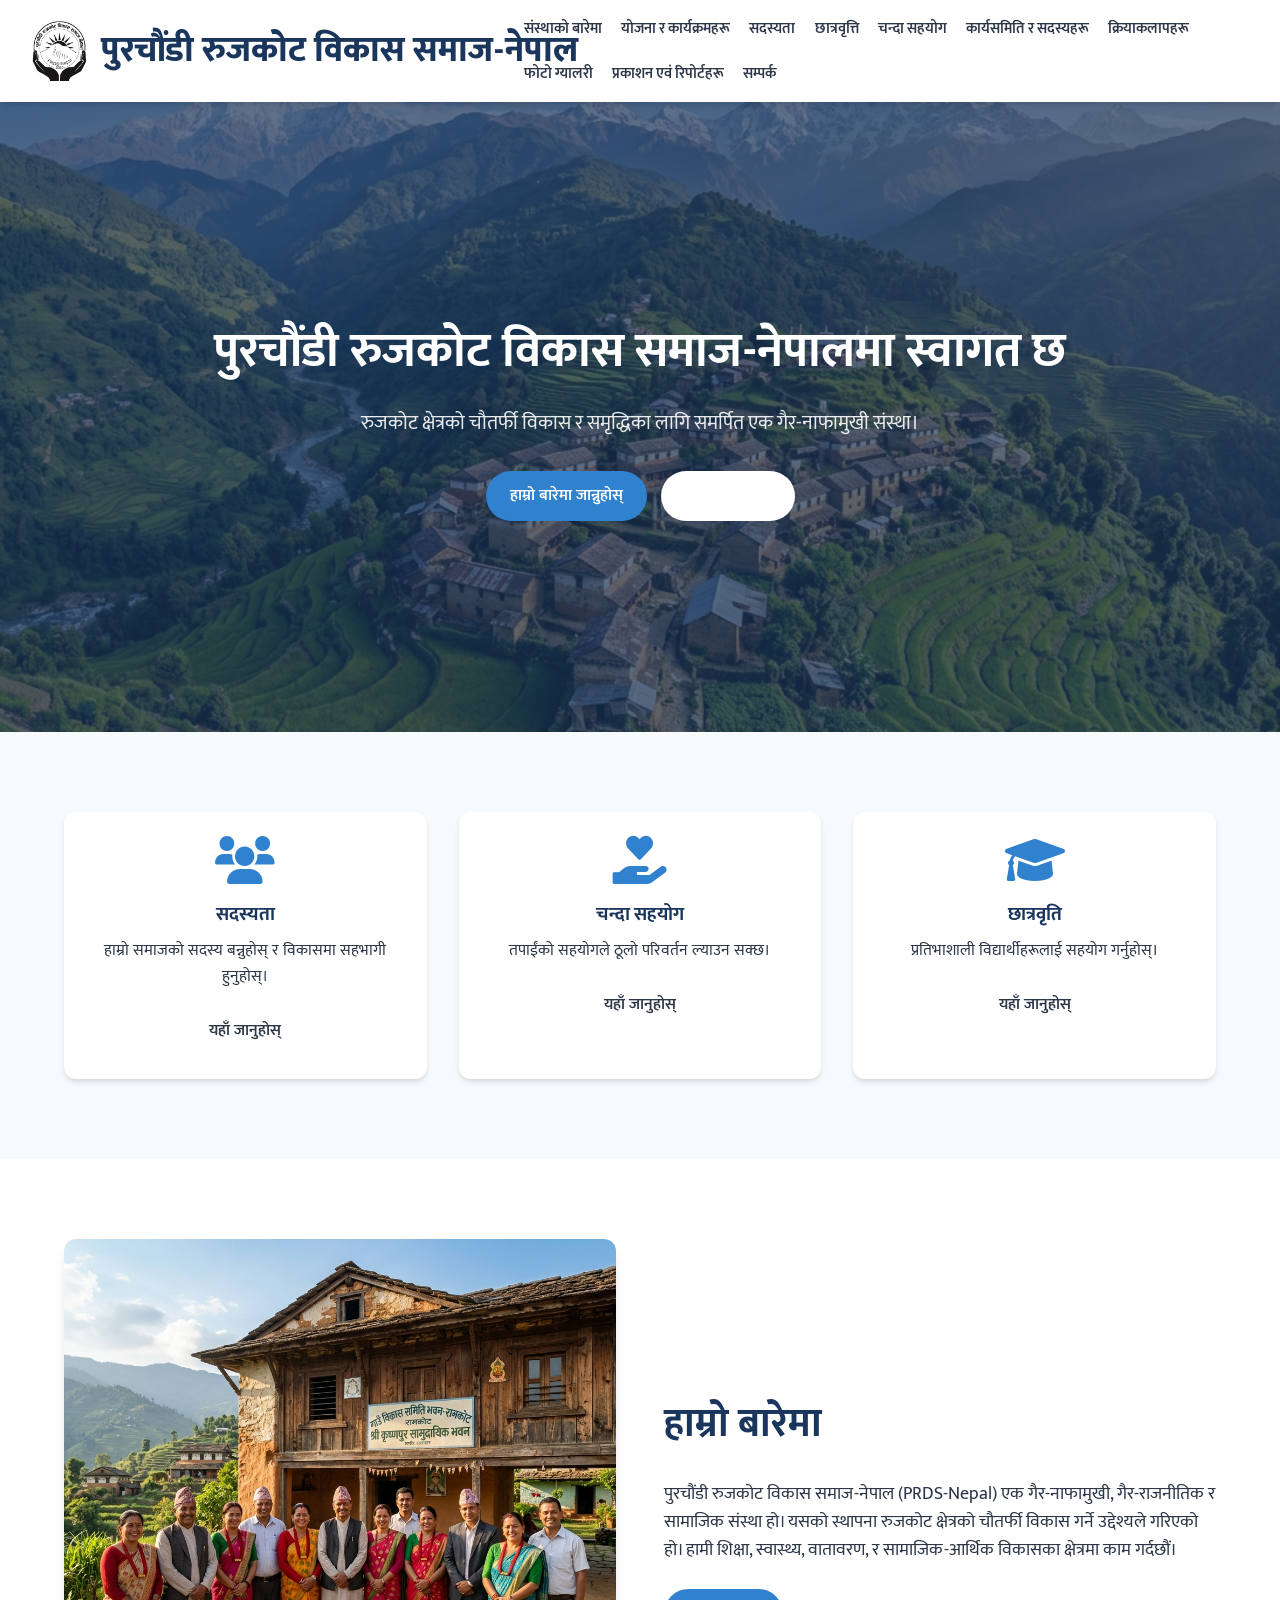
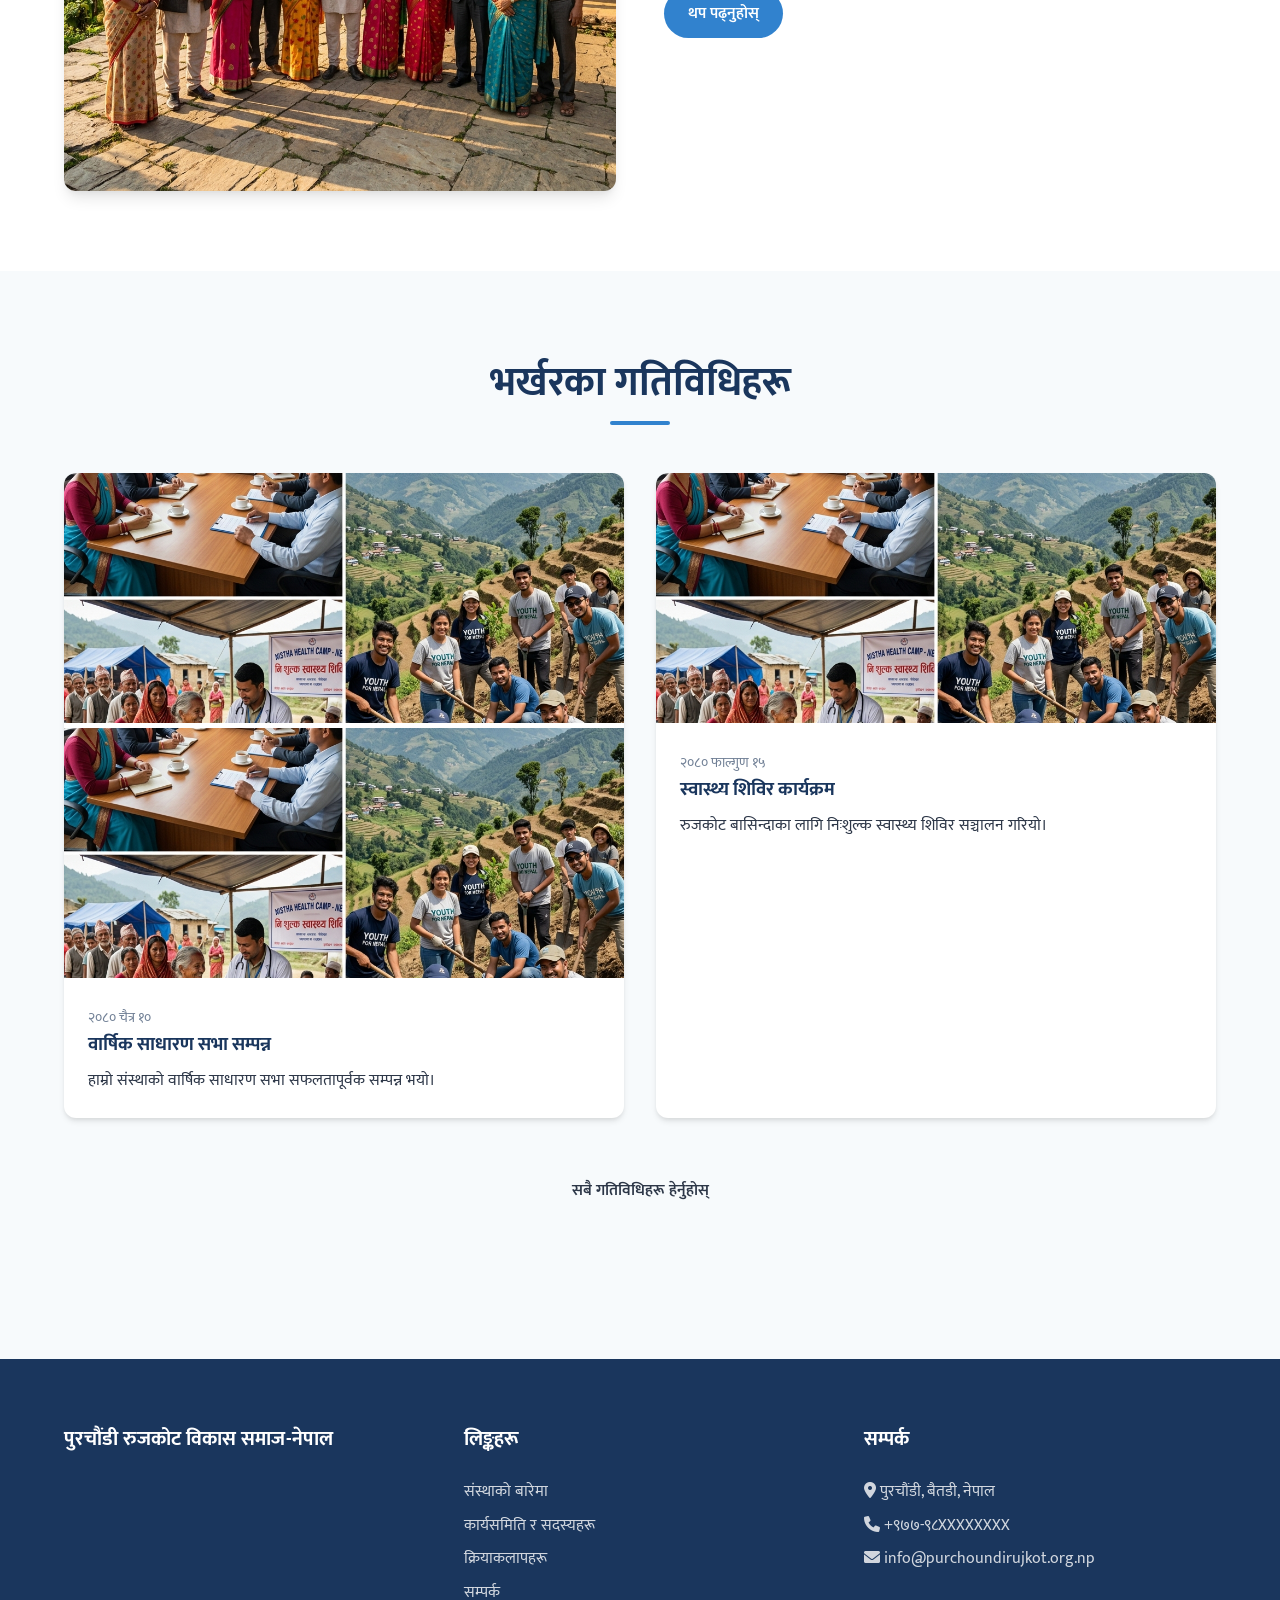
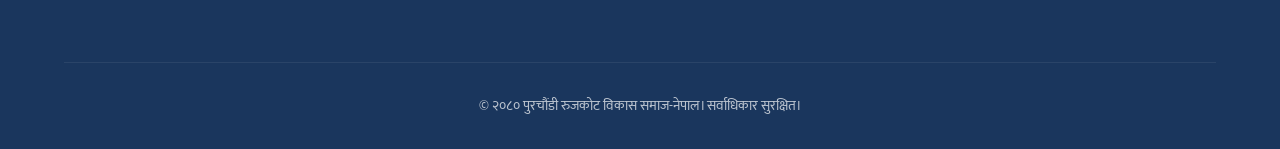
==== index.html @ bafd6a7e "update" ====
<!DOCTYPE html>
<html lang="ne">
<head>
    <meta charset="UTF-8">
    <meta name="viewport" content="width=device-width, initial-scale=1.0">
    <title>पुरचौंडी रुजकोट विकास समाज-नेपाल | Home</title>
    <meta name="description" content="पुरचौंडी रुजकोट क्षेत्रको चौतर्फी विकासका लागि काम गर्ने गैर-नाफामुखी संस्था।">
    
    <!-- Google Fonts -->
    <link rel="preconnect" href="https://fonts.googleapis.com">
    <link rel="preconnect" href="https://fonts.gstatic.com" crossorigin>
    <link href="https://fonts.googleapis.com/css2?family=Mukta:wght@200;300;400;500;600;700;800&display=swap" rel="stylesheet">
    
    <!-- Custom CSS -->
    <link rel="stylesheet" href="css/style.css">
    
    <!-- Site Data -->
    <script src="js/data.js"></script>
    
    <!-- Font Awesome (for icons) -->
    <link rel="stylesheet" href="https://cdnjs.cloudflare.com/ajax/libs/font-awesome/6.0.0/css/all.min.css">
</head>
<body>

    <header>
        <div class="container">
            <nav>
                <div class="logo">
                    <a href="index.html" class="logo-container">
                        <img src="images/logo.png" alt="PRDS Nepal Logo">
                        <div class="logo-text">
                            <h1 data-content="settings.siteName">पुरचौंडी रुजकोट विकास समाज-नेपाल</h1>
                            <p data-content="settings.siteSubName"></p>
                        </div>
                    </a>
                </div>
                <ul class="nav-links" id="navLinks">
                    <li><a href="Pages/about.html">संस्थाको बारेमा</a></li>
                    <li><a href="Pages/programs.html">योजना र कार्यक्रमहरू</a></li>
                    <li><a href="Pages/membership.html">सदस्यता</a></li>
                    <li><a href="Pages/scholarship.html">छात्रवृत्ति</a></li>
                    <li><a href="Pages/donations.html">चन्दा सहयोग</a></li>
                    <li><a href="Pages/committee.html">कार्यसमिति र सदस्यहरू</a></li>
                    <li><a href="Pages/activities.html">क्रियाकलापहरू</a></li>
                    <li><a href="Pages/gallery.html">फोटो ग्यालरी</a></li>
                    <li><a href="Pages/reports.html">प्रकाशन एवं रिपोर्टहरू</a></li>
                    <li><a href="Pages/contact.html">सम्पर्क</a></li>
                </ul>
                <div class="mobile-menu-btn" onclick="toggleMenu()">
                    <i class="fas fa-bars"></i>
                </div>
            </nav>
        </div>
    </header>

    <!-- Hero Section -->
    <section class="hero">
        <div class="container">
            <div class="hero-content">
                <h1 data-content="index.heroTitle">पुरचौंडी रुजकोट विकास समाज-नेपालमा स्वागत छ</h1>
                <p data-content="index.heroSubtitle">रुजकोट क्षेत्रको चौतर्फी विकास र समृद्धिका लागि समर्पित एक गैर-नाफामुखी संस्था।</p>
                <div class="hero-btns">
                    <a href="Pages/about.html" class="btn btn-primary">हाम्रो बारेमा जान्नुहोस्</a>
                    <a href="Pages/donations.html" class="btn btn-outline" style="background: white; margin-left: 10px;">सहयोग गर्नुहोस्</a>
                </div>
            </div>
        </div>
    </section>

    <!-- Quick Info Cards -->
    <section class="quick-links">
        <div class="container">
            <div class="card-grid">
                <!-- Card 1 -->
                <div class="card">
                    <div class="card-body text-center" style="text-align: center;">
                        <i class="fas fa-users" style="font-size: 3rem; color: var(--accent-color); margin-bottom: 1rem;"></i>
                        <h3>सदस्यता</h3>
                        <p>हाम्रो समाजको सदस्य बन्नुहोस् र विकासमा सहभागी हुनुहोस्।</p>
                        <a href="Pages/membership.html" class="btn btn-outline" style="margin-top: 1rem;">यहाँ जानुहोस्</a>
                    </div>
                </div>
                <!-- Card 2 -->
                <div class="card">
                    <div class="card-body text-center" style="text-align: center;">
                        <i class="fas fa-hand-holding-heart" style="font-size: 3rem; color: var(--accent-color); margin-bottom: 1rem;"></i>
                        <h3>चन्दा सहयोग</h3>
                        <p>तपाईंको सहयोगले ठूलो परिवर्तन ल्याउन सक्छ।</p>
                        <a href="Pages/donations.html" class="btn btn-outline" style="margin-top: 1rem;">यहाँ जानुहोस्</a>
                    </div>
                </div>
                <!-- Card 3 -->
                <div class="card">
                    <div class="card-body text-center" style="text-align: center;">
                        <i class="fas fa-graduation-cap" style="font-size: 3rem; color: var(--accent-color); margin-bottom: 1rem;"></i>
                        <h3>छात्रवृति</h3>
                        <p>प्रतिभाशाली विद्यार्थीहरूलाई सहयोग गर्नुहोस्।</p>
                        <a href="Pages/scholarship.html" class="btn btn-outline" style="margin-top: 1rem;">यहाँ जानुहोस्</a>
                    </div>
                </div>
            </div>
        </div>
    </section>

    <!-- About Summary Section -->
    <section class="about-summary" style="background: white;">
        <div class="container">
            <div style="display: flex; flex-wrap: wrap; align-items: center; gap: 3rem;">
                <div style="flex: 1; min-width: 300px;">
                    <img src="images/about-summary.jpg" alt="About Us" style="border-radius: var(--radius); box-shadow: var(--shadow-lg);">
                </div>
                <div style="flex: 1; min-width: 300px;">
                    <h2 data-content="index.aboutSummaryTitle" style="font-size: 2.5rem; color: var(--primary-color); margin-bottom: 1.5rem;">हाम्रो बारेमा</h2>
                    <p data-content="index.aboutSummaryText" style="margin-bottom: 1.5rem; font-size: 1.1rem;">
                        पुरचौंडी रुजकोट विकास समाज-नेपाल (PRDS-Nepal) एक गैर-नाफामुखी, गैर-राजनीतिक र सामाजिक संस्था हो। यसको स्थापना रुजकोट क्षेत्रको चौतर्फी विकास गर्ने उद्देश्यले गरिएको हो। हामी शिक्षा, स्वास्थ्य, वातावरण, र सामाजिक-आर्थिक विकासका क्षेत्रमा काम गर्दछौं।
                    </p>
                    <a href="Pages/about.html" class="btn btn-primary">थप पढ्नुहोस्</a>
                </div>
            </div>
        </div>
    </section>

    <!-- Recent Activities Section -->
    <section class="activities">
        <div class="container">
            <div class="section-title">
                <h2>भर्खरका गतिविधिहरू</h2>
            </div>
            <div class="card-grid" id="activities-render-grid">
                <!-- Activities will be rendered here from data.js -->
            </div>
            <div style="text-align: center; margin-top: 3rem;">
                <a href="Pages/activities.html" class="btn btn-outline">सबै गतिविधिहरू हेर्नुहोस्</a>
            </div>
            <!-- Custom HTML Section -->
            <div data-html="index.customHTML" style="margin-top: 4rem;"></div>
        </div>
    </section>

    <!-- Footer -->
    <footer>
        <div class="container">
            <div class="footer-grid">
                <div class="footer-col">
                    <h4 data-content="settings.siteName">पुरचौंडी रुजकोट</h4>
                    <p data-content="settings.siteSubName" style="opacity: 0.8;">रुजकोट क्षेत्रको चौतर्फी विकासका लागि समर्पित एक सामाजिक संस्था।</p>
                </div>
                <div class="footer-col">
                    <h4>लिङ्कहरू</h4>
                    <ul class="footer-links">
                        <li><a href="Pages/about.html">संस्थाको बारेमा</a></li>
                        <li><a href="Pages/committee.html">कार्यसमिति र सदस्यहरू</a></li>
                        <li><a href="Pages/activities.html">क्रियाकलापहरू</a></li>
                        <li><a href="Pages/contact.html">सम्पर्क</a></li>
                    </ul>
                </div>
                <div class="footer-col">
                    <h4>सम्पर्क</h4>
                    <ul class="footer-links">
                        <li><i class="fas fa-location-dot"></i> पुरचौंडी, बैतडी, नेपाल</li>
                        <li><i class="fas fa-phone"></i> +९७७-९८XXXXXXXX</li>
                        <li><i class="fas fa-envelope"></i> info@purchoundirujkot.org.np</li>
                    </ul>
                </div>
            </div>
            <div class="footer-bottom">
                <p data-content="settings.copyright">&copy; २०८० पुरचौंडी रुजकोट विकास समाज-नेपाल। सर्वाधिकार सुरक्षित।</p>
            </div>
        </div>
    </footer>

    <!-- Custom JS -->
    <script src="js/main.js"></script>
</body>
</html>
---- css/style.css ----
/* 
   Purchoundi-Rujkot Development Society - Nepal
   Main Stylesheet
   Designed for simplicity and elegance.
*/

:root {
    --primary-color: #1a365d;
    --primary-light: #2c5282;
    --accent-color: #3182ce;
    --text-color: #2d3748;
    --text-muted: #718096;
    --bg-color: #f7fafc;
    --white: #ffffff;
    --shadow: 0 4px 6px -1px rgba(0, 0, 0, 0.1), 0 2px 4px -1px rgba(0, 0, 0, 0.06);
    --shadow-lg: 0 10px 15px -3px rgba(0, 0, 0, 0.1), 0 4px 6px -2px rgba(0, 0, 0, 0.05);
    --radius: 12px;
    --transition: all 0.3s ease;
}

* {
    margin: 0;
    padding: 0;
    box-sizing: border-box;
}

body {
    font-family: 'Mukta', sans-serif;
    background-color: var(--bg-color);
    color: var(--text-color);
    line-height: 1.6;
    overflow-x: hidden;
}

.logo-container {
    display: flex;
    align-items: center;
    gap: 15px;
}

.logo-container img {
    height: 60px;
    width: auto;
}

.logo-text h1 {
    font-size: 2.2rem;
    color: var(--primary-color);
    font-weight: 800;
    line-height: 1.1;
    white-space: nowrap;
}

.logo-text p {
    font-size: 0.8rem;
    color: var(--text-muted);
    font-weight: 600;
    white-space: nowrap;
}

a {
    text-decoration: none;
    color: inherit;
    transition: var(--transition);
}

ul {
    list-style: none;
}

img {
    max-width: 100%;
    display: block;
}

.container {
    width: 90%;
    max-width: 1200px;
    margin: 0 auto;
}

/* Header & Navigation */
header {
    background: var(--white);
    padding: 1rem 0;
    position: sticky;
    top: 0;
    z-index: 1000;
    box-shadow: var(--shadow);
}

header .container {
    max-width: 100%;
    width: 100%;
    padding: 0 2rem;
}

nav {
    display: flex;
    justify-content: space-between;
    align-items: center;
}

.logo h1 {
    display: block;
}

.logo-text p {
    display: none;
}

.nav-links {
    display: flex;
    gap: 1.2rem;
    flex-wrap: wrap;
}

.nav-links li {
    white-space: nowrap;
}

.nav-links a {
    font-weight: 600;
    color: var(--text-color);
    font-size: 0.95rem;
}

.nav-links a:hover, .nav-links a.active {
    color: var(--accent-color);
}

.mobile-menu-btn {
    display: none;
    font-size: 1.5rem;
    cursor: pointer;
}

/* Hero Section */
.hero {
    height: 70vh;
    background: linear-gradient(rgba(26, 54, 93, 0.7), rgba(26, 54, 93, 0.7)), url('../images/hero-bg.jpg');
    background-size: cover;
    background-position: center;
    display: flex;
    align-items: center;
    justify-content: center;
    text-align: center;
    color: var(--white);
    padding: 0 1rem;
}

.hero-content h1 {
    font-size: 3rem;
    margin-bottom: 1rem;
    animation: fadeInUp 0.8s ease;
}

.hero-content p {
    font-size: 1.25rem;
    max-width: 700px;
    margin: 0 auto 2rem;
    opacity: 0.9;
    animation: fadeInUp 1s ease;
}

/* Sections */
section {
    padding: 5rem 0;
}

.section-title {
    text-align: center;
    margin-bottom: 3rem;
}

.section-title h2 {
    font-size: 2.5rem;
    color: var(--primary-color);
    position: relative;
    display: inline-block;
    padding-bottom: 10px;
}

.section-title h2::after {
    content: '';
    position: absolute;
    bottom: 0;
    left: 50%;
    transform: translateX(-50%);
    width: 60px;
    height: 4px;
    background: var(--accent-color);
    border-radius: 2px;
}

/* Cards */
.card-grid {
    display: grid;
    grid-template-columns: repeat(auto-fit, minmax(300px, 1fr));
    gap: 2rem;
}

.card {
    background: var(--white);
    border-radius: var(--radius);
    overflow: hidden;
    box-shadow: var(--shadow);
    transition: var(--transition);
}

.card:hover {
    transform: translateY(-5px);
    box-shadow: var(--shadow-lg);
}

.card-img {
    height: 200px;
    background-color: #eee;
    background-size: cover;
    background-position: center;
}

.card-body {
    padding: 1.5rem;
}

.card-body h3 {
    margin-bottom: 0.5rem;
    color: var(--primary-color);
}

.activity-gallery {
    display: flex;
    flex-direction: column;
}

.activity-gallery .card-img {
    height: 250px;
}

/* Buttons */
.btn {
    display: inline-block;
    padding: 0.75rem 1.5rem;
    border-radius: 50px;
    font-weight: 600;
    cursor: pointer;
    border: none;
    transition: var(--transition);
}

.btn-primary {
    background: var(--accent-color);
    color: var(--white);
}

.btn-primary:hover {
    background: var(--primary-light);
}

.btn-outline:hover {
    background: var(--accent-color);
    color: var(--white);
}

/* Committee List */
.committee-list {
    max-width: 800px;
    margin: 0 auto;
    background: var(--white);
    border-radius: var(--radius);
    box-shadow: var(--shadow);
    overflow: hidden;
}

.committee-item {
    display: flex;
    justify-content: space-between;
    padding: 1.2rem 2rem;
    border-bottom: 1px solid #edf2f7;
}

.committee-item:last-child {
    border-bottom: none;
}

.committee-name {
    font-weight: 700;
    color: var(--primary-color);
    font-size: 1.1rem;
}

.committee-post {
    color: var(--accent-color);
    font-weight: 600;
}

/* Footer */
footer {
    background: var(--primary-color);
    color: var(--white);
    padding: 4rem 0 2rem;
}

.footer-grid {
    display: grid;
    grid-template-columns: repeat(auto-fit, minmax(250px, 1fr));
    gap: 3rem;
    margin-bottom: 3rem;
}

.footer-col h4 {
    font-size: 1.25rem;
    margin-bottom: 1.5rem;
    color: var(--white);
}

.footer-links li {
    margin-bottom: 0.5rem;
    opacity: 0.8;
}

.footer-links li:hover {
    opacity: 1;
    padding-left: 5px;
}

.footer-bottom {
    text-align: center;
    padding-top: 2rem;
    border-top: 1px solid rgba(255,255,255,0.1);
    font-size: 0.875rem;
    opacity: 0.7;
}

/* Animations */
@keyframes fadeInUp {
    from {
        opacity: 0;
        transform: translateY(20px);
    }
    to {
        opacity: 1;
        transform: translateY(0);
    }
}

/* Mobile Responsive */
@media (max-width: 768px) {
    .nav-links {
        display: none; /* Hide for now, will handle with JS */
    }
    
    .mobile-menu-btn {
        display: block;
    }
    
    .logo-text h1 {
        font-size: 1.3rem;
    }
    .logo-text p {
        font-size: 0.65rem;
    }
    .logo-container img {
        height: 40px;
    }
    header .container {
        padding: 0 1rem;
    }
}
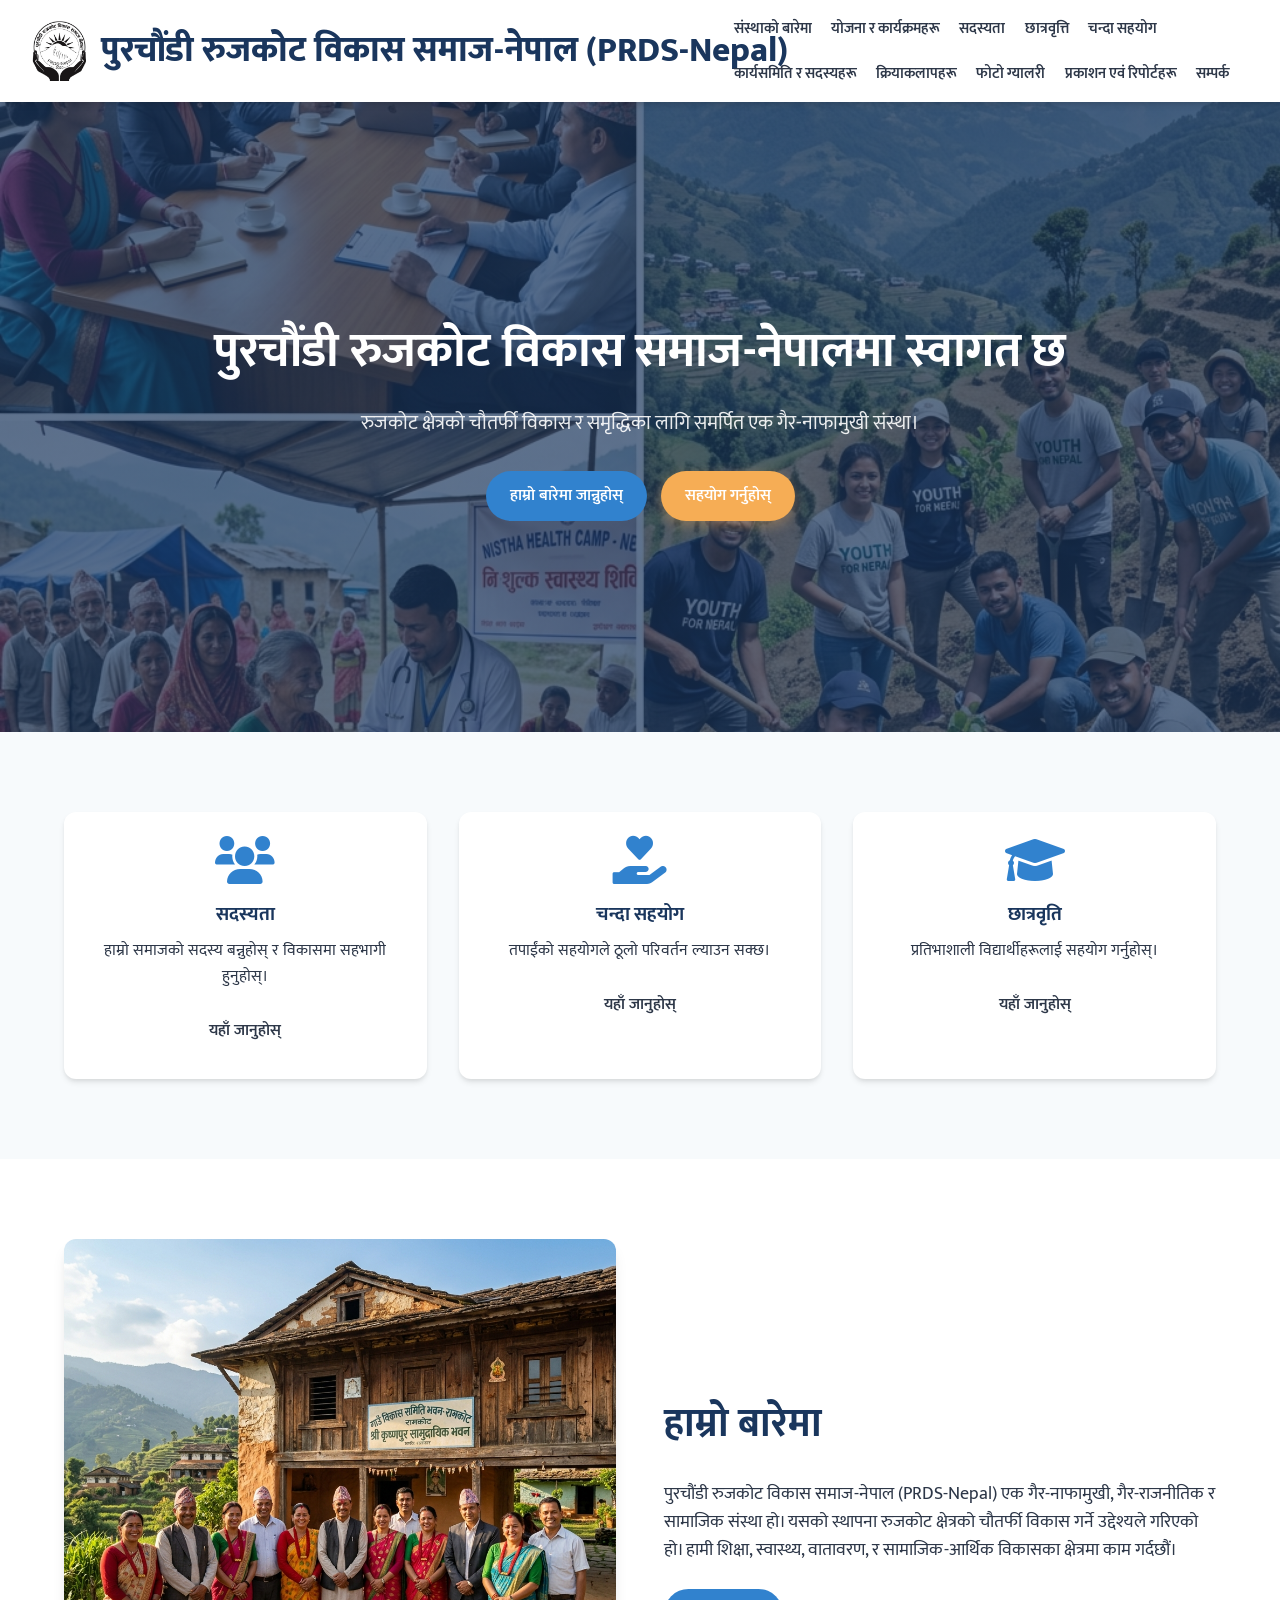
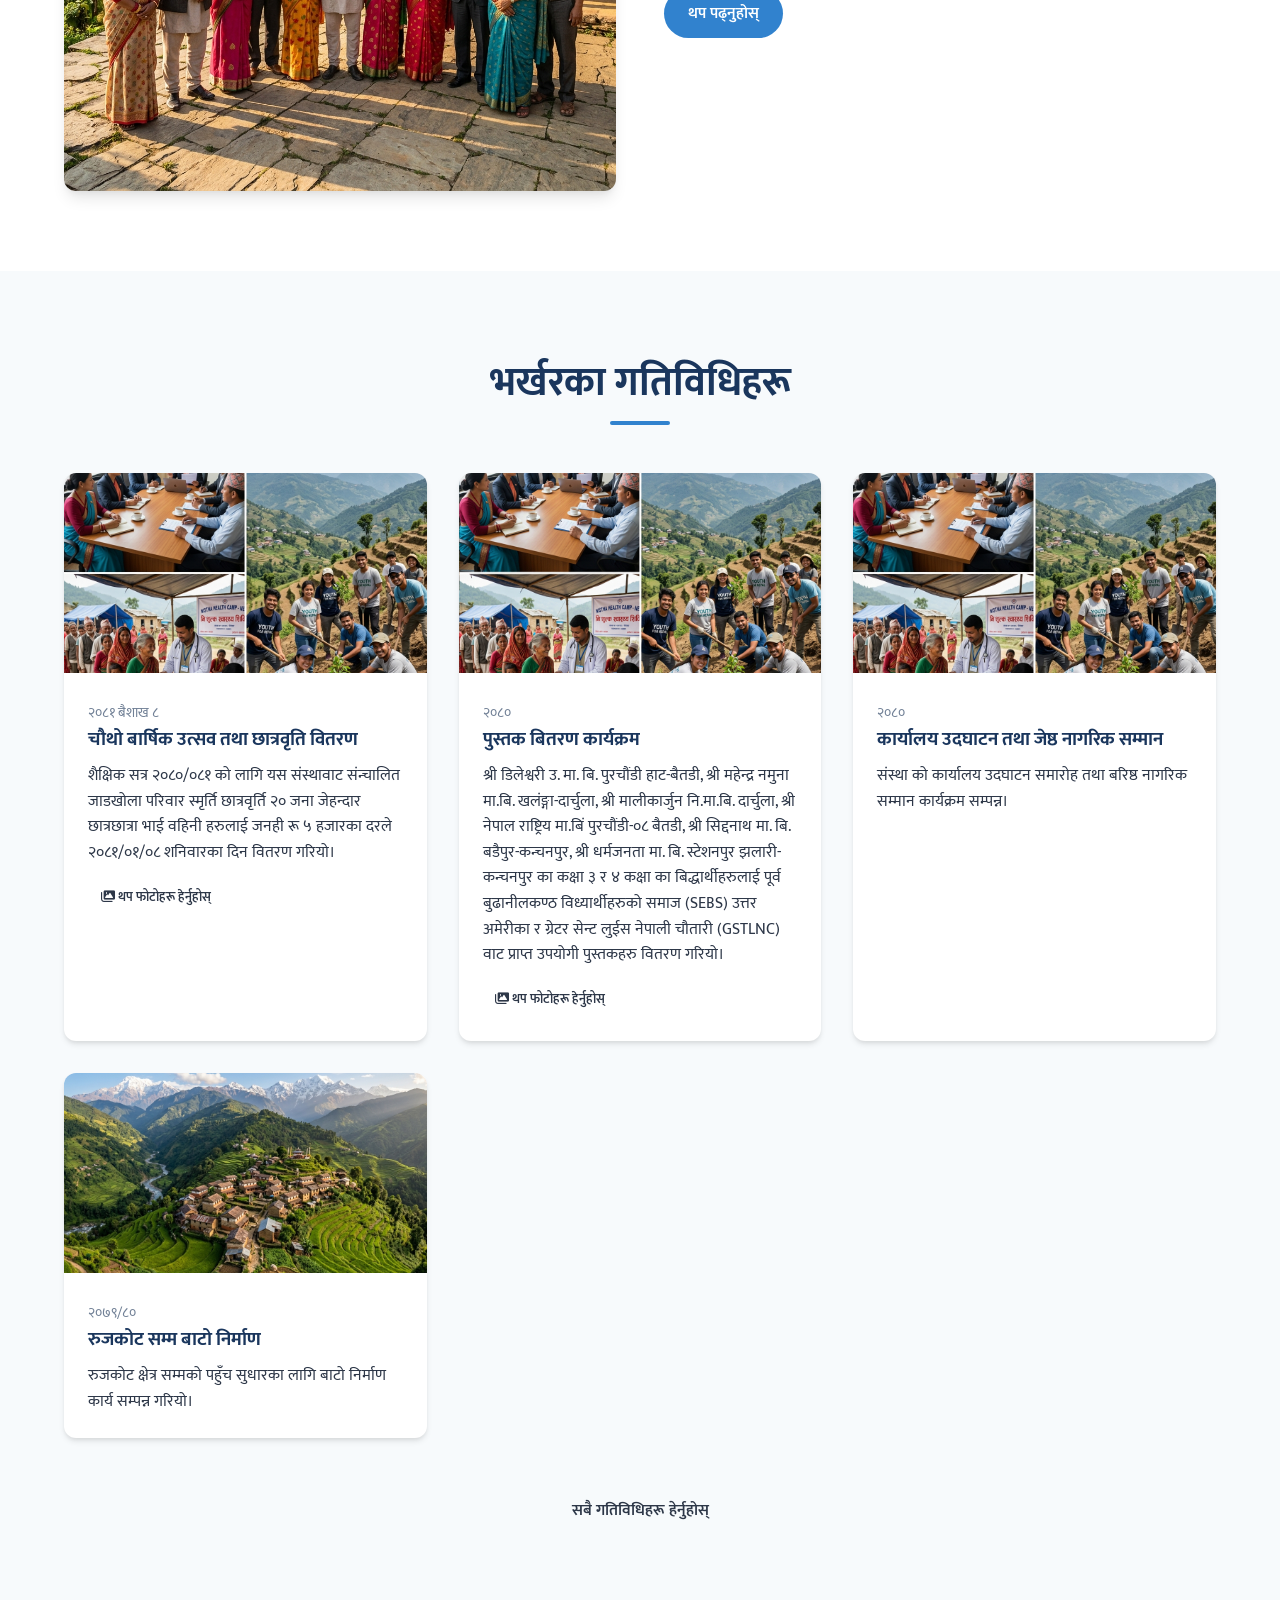
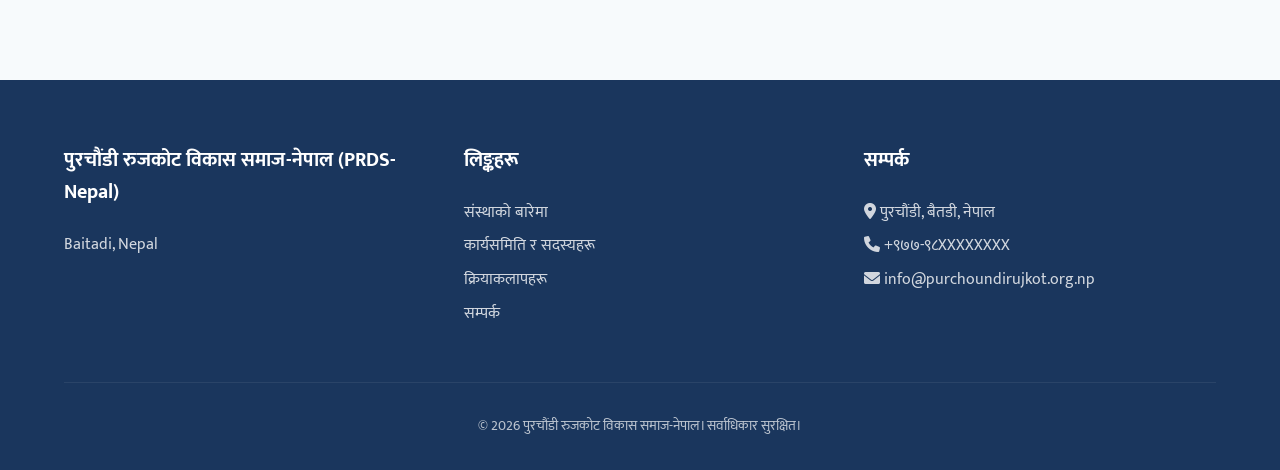
==== commit 1ba314d4: "data update" ====
--- a/index.html
+++ b/index.html
@@ -61,7 +61,7 @@
                 <p data-content="index.heroSubtitle">रुजकोट क्षेत्रको चौतर्फी विकास र समृद्धिका लागि समर्पित एक गैर-नाफामुखी संस्था।</p>
                 <div class="hero-btns">
                     <a href="Pages/about.html" class="btn btn-primary">हाम्रो बारेमा जान्नुहोस्</a>
-                    <a href="Pages/donations.html" class="btn btn-outline" style="background: white; margin-left: 10px;">सहयोग गर्नुहोस्</a>
+                    <a href="Pages/donations.html" class="btn btn-donate" style="margin-left: 10px;">सहयोग गर्नुहोस्</a>
                 </div>
             </div>
         </div>
--- a/css/style.css
+++ b/css/style.css
@@ -234,8 +234,32 @@
     flex-direction: column;
 }
 
-.activity-gallery .card-img {
-    height: 250px;
+.membership-details h3 {
+    margin-top: 2rem;
+    color: var(--primary-color);
+    border-bottom: 2px solid var(--accent-color);
+    display: inline-block;
+    padding-bottom: 5px;
+    margin-bottom: 1rem;
+}
+
+.membership-details ul, .membership-details ol {
+    margin-left: 1.5rem;
+    margin-bottom: 1.5rem;
+}
+
+.membership-details li {
+    margin-bottom: 0.5rem;
+    line-height: 1.6;
+}
+
+.price-box p {
+    background: #fff;
+    padding: 1rem;
+    margin-bottom: 1rem;
+    border-radius: var(--radius);
+    box-shadow: var(--shadow-sm);
+    border-left: 4px solid var(--accent-color);
 }
 
 /* Buttons */
@@ -263,6 +287,18 @@
     color: var(--white);
 }
 
+.btn-donate {
+    background: #f6ad55; /* Vibrant Orange */
+    color: var(--white);
+    box-shadow: 0 4px 14px 0 rgba(246, 173, 85, 0.39);
+}
+
+.btn-donate:hover {
+    background: #ed8936;
+    transform: scale(1.05);
+    box-shadow: 0 6px 20px rgba(237, 137, 54, 0.23);
+}
+
 /* Committee List */
 .committee-list {
     max-width: 800px;
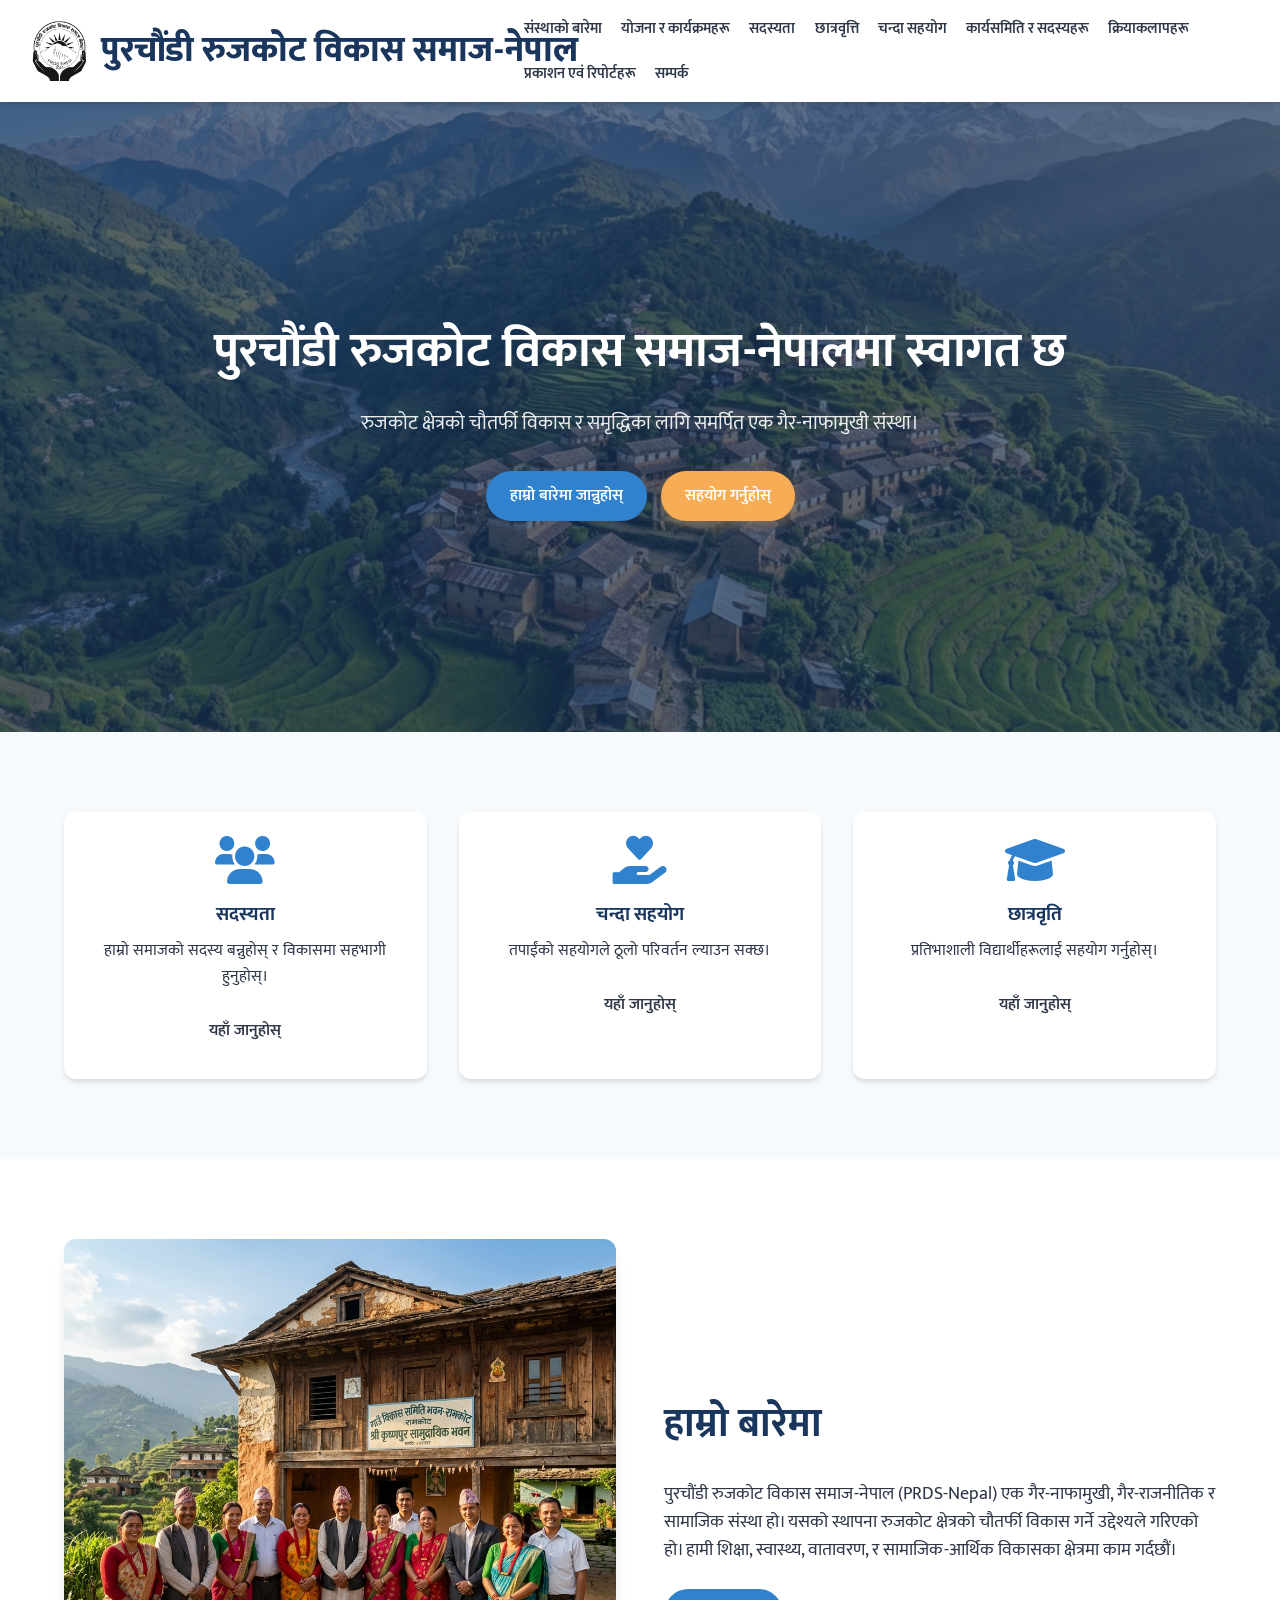
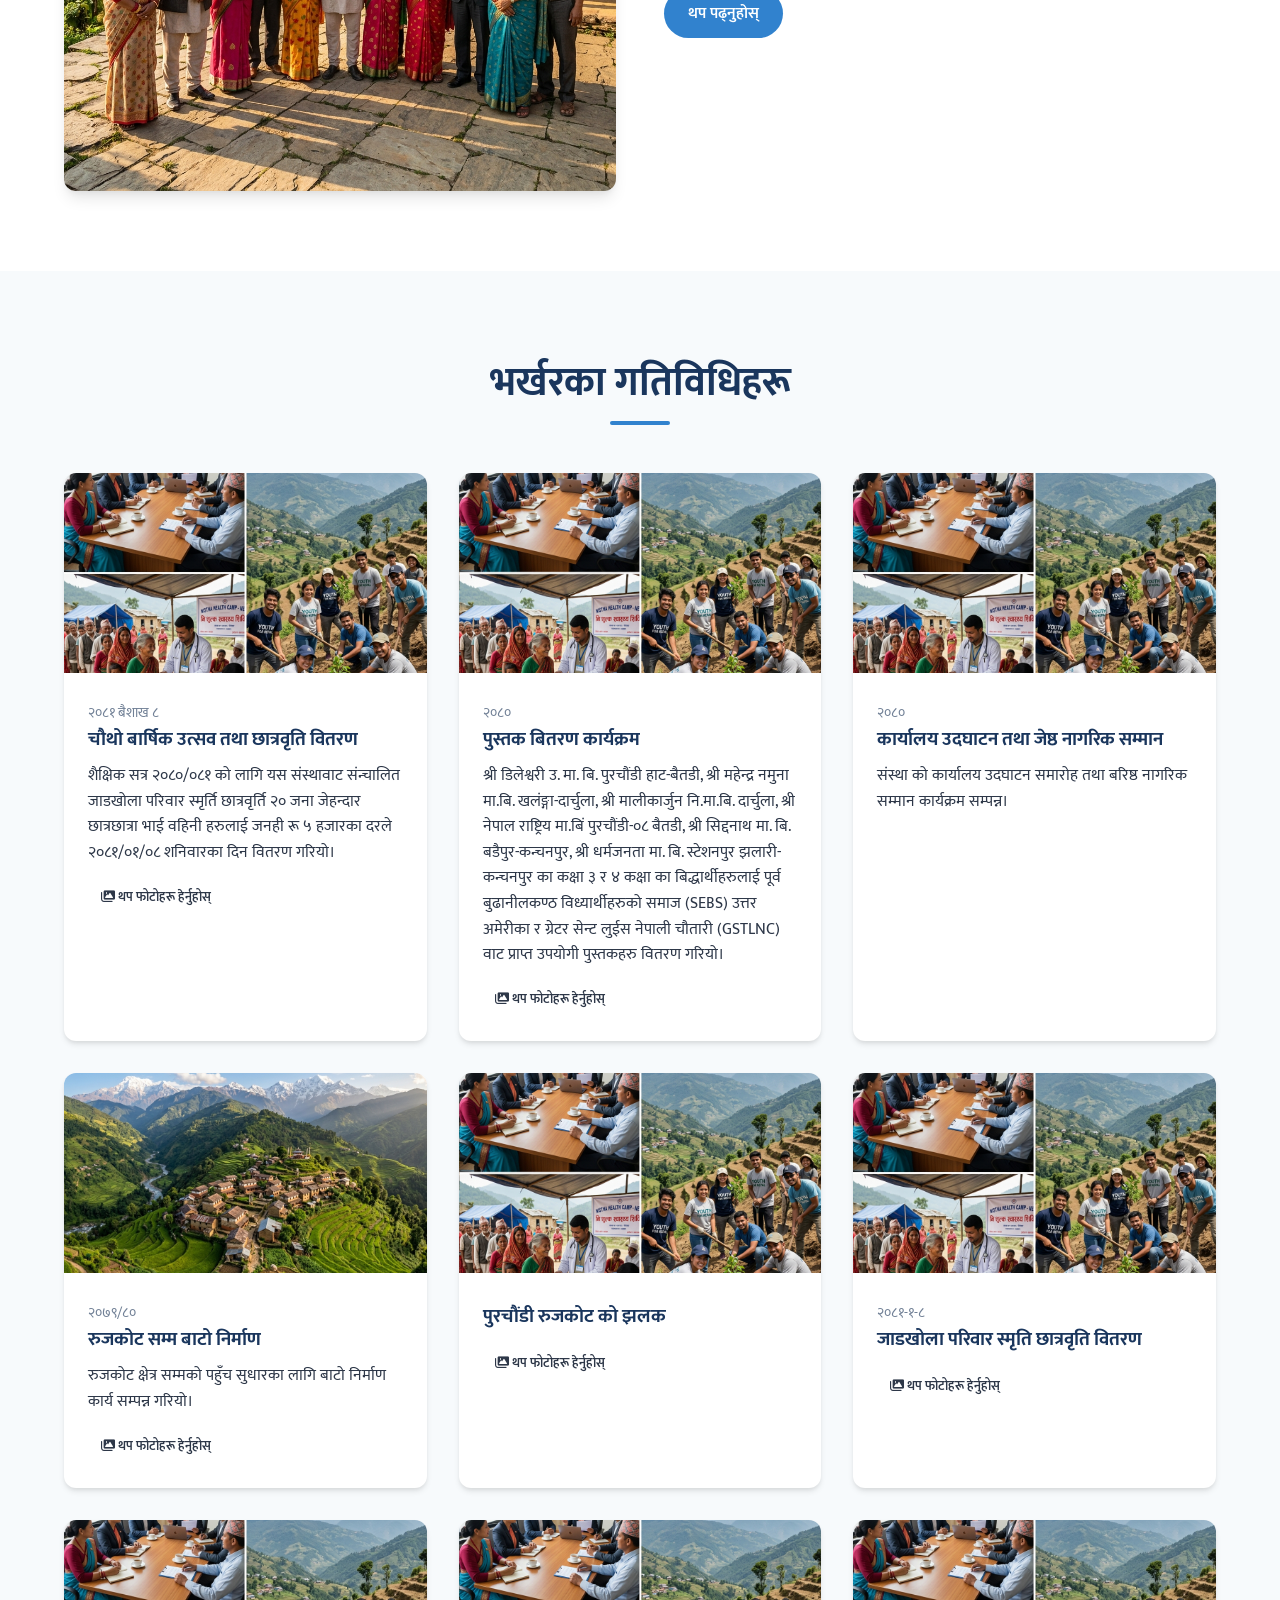
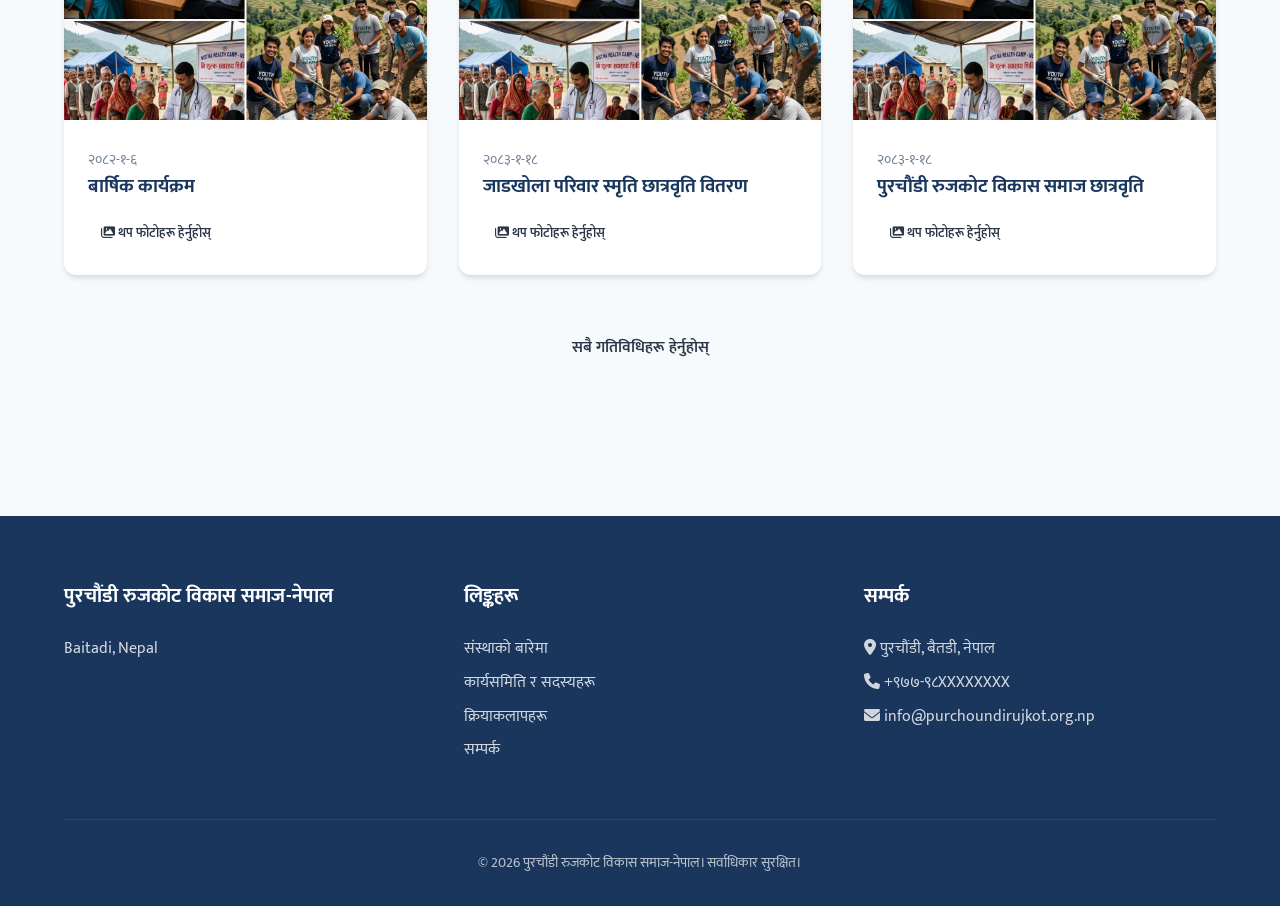
==== commit e437607e: "page updated" ====
--- a/index.html
+++ b/index.html
@@ -12,10 +12,10 @@
     <link href="https://fonts.googleapis.com/css2?family=Mukta:wght@200;300;400;500;600;700;800&display=swap" rel="stylesheet">
     
     <!-- Custom CSS -->
-    <link rel="stylesheet" href="css/style.css">
+    <link rel="stylesheet" href="css/style.css?v=1.0.1">
     
     <!-- Site Data -->
-    <script src="js/data.js"></script>
+    <script src="js/data.js?v=1.0.1"></script>
     
     <!-- Font Awesome (for icons) -->
     <link rel="stylesheet" href="https://cdnjs.cloudflare.com/ajax/libs/font-awesome/6.0.0/css/all.min.css">
@@ -42,7 +42,6 @@
                     <li><a href="Pages/donations.html">चन्दा सहयोग</a></li>
                     <li><a href="Pages/committee.html">कार्यसमिति र सदस्यहरू</a></li>
                     <li><a href="Pages/activities.html">क्रियाकलापहरू</a></li>
-                    <li><a href="Pages/gallery.html">फोटो ग्यालरी</a></li>
                     <li><a href="Pages/reports.html">प्रकाशन एवं रिपोर्टहरू</a></li>
                     <li><a href="Pages/contact.html">सम्पर्क</a></li>
                 </ul>
@@ -170,6 +169,6 @@
     </footer>
 
     <!-- Custom JS -->
-    <script src="js/main.js"></script>
+    <script src="js/main.js?v=1.0.1"></script>
 </body>
 </html>
--- a/css/style.css
+++ b/css/style.css
@@ -381,8 +381,8 @@
     }
 }
 
-/* Mobile Responsive */
-@media (max-width: 768px) {
+/* Mobile & Tablet Responsive */
+@media (max-width: 1150px) {
     .nav-links {
         display: none; /* Hide for now, will handle with JS */
     }
@@ -392,6 +392,21 @@
     }
     
     .logo-text h1 {
+        font-size: 1.6rem;
+    }
+    .logo-text p {
+        font-size: 0.75rem;
+    }
+    .logo-container img {
+        height: 50px;
+    }
+    header .container {
+        padding: 0 1.5rem;
+    }
+}
+
+@media (max-width: 768px) {
+    .logo-text h1 {
         font-size: 1.3rem;
     }
     .logo-text p {
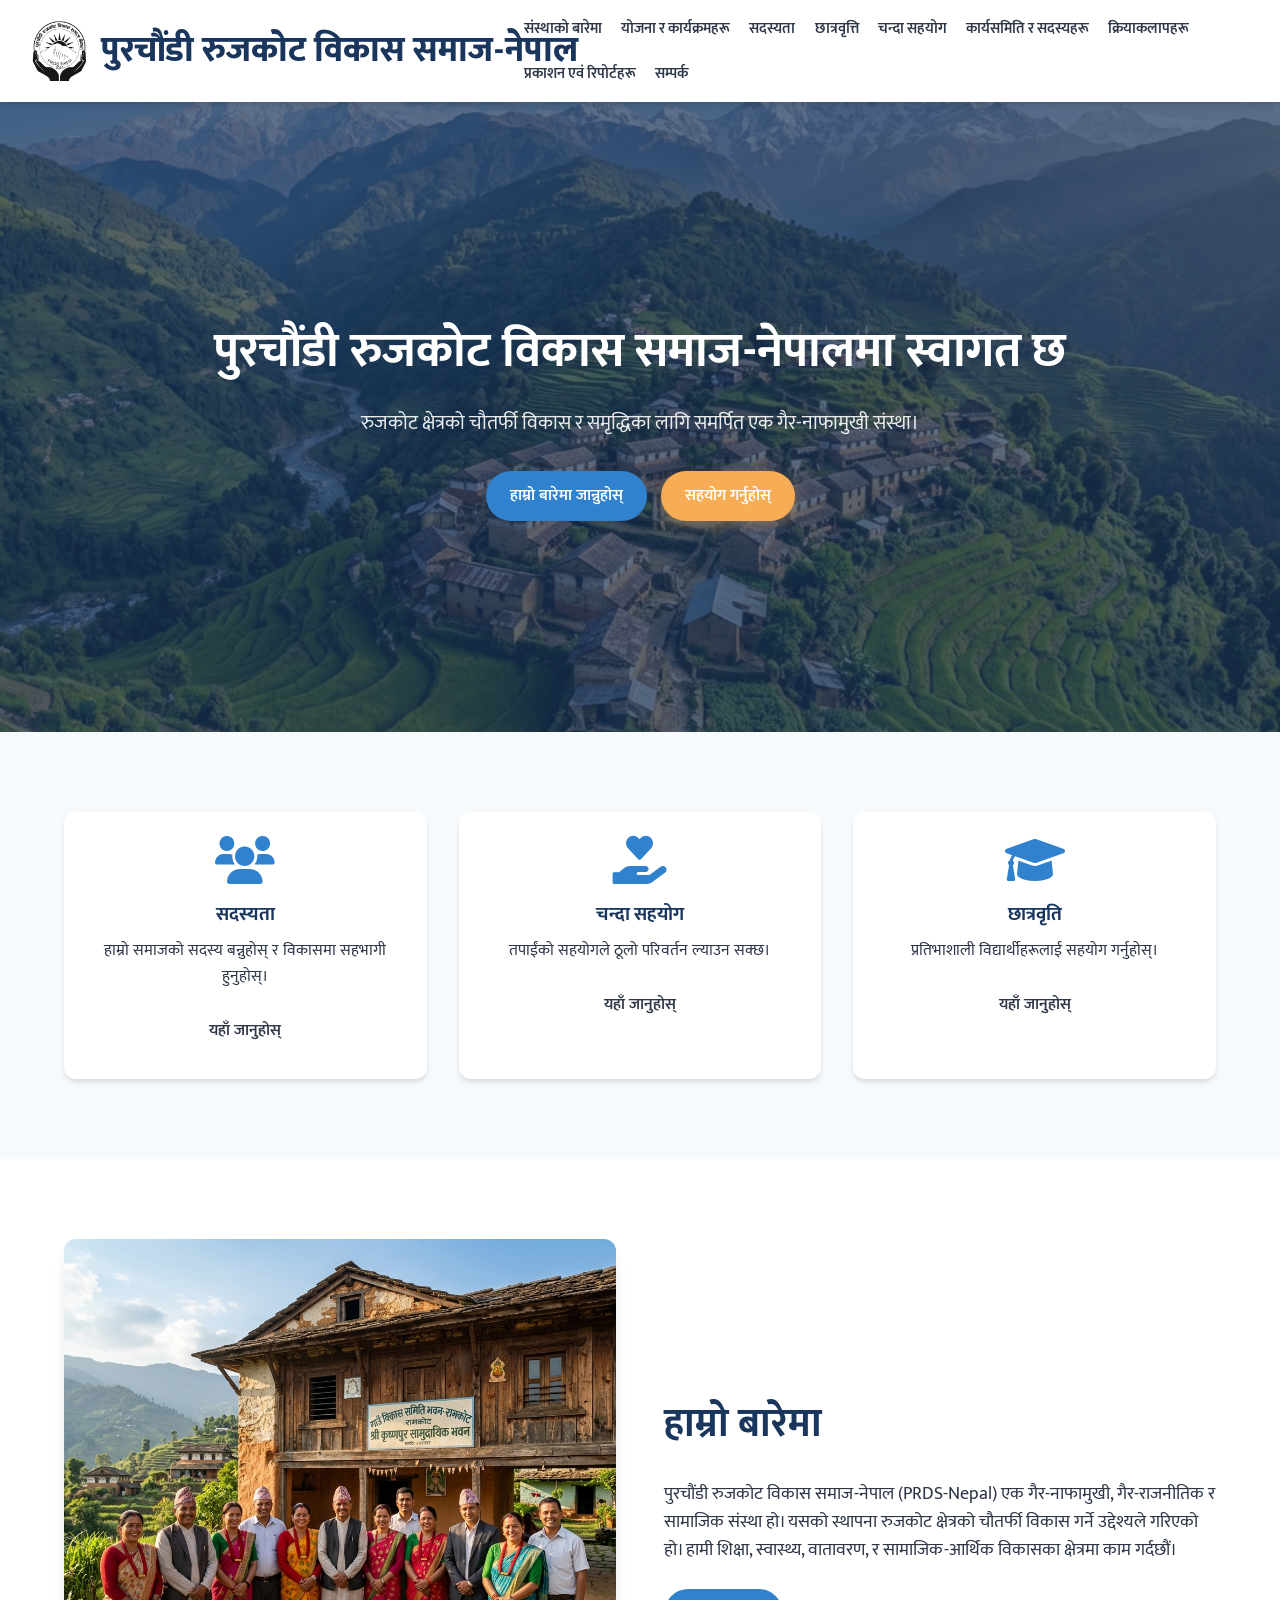
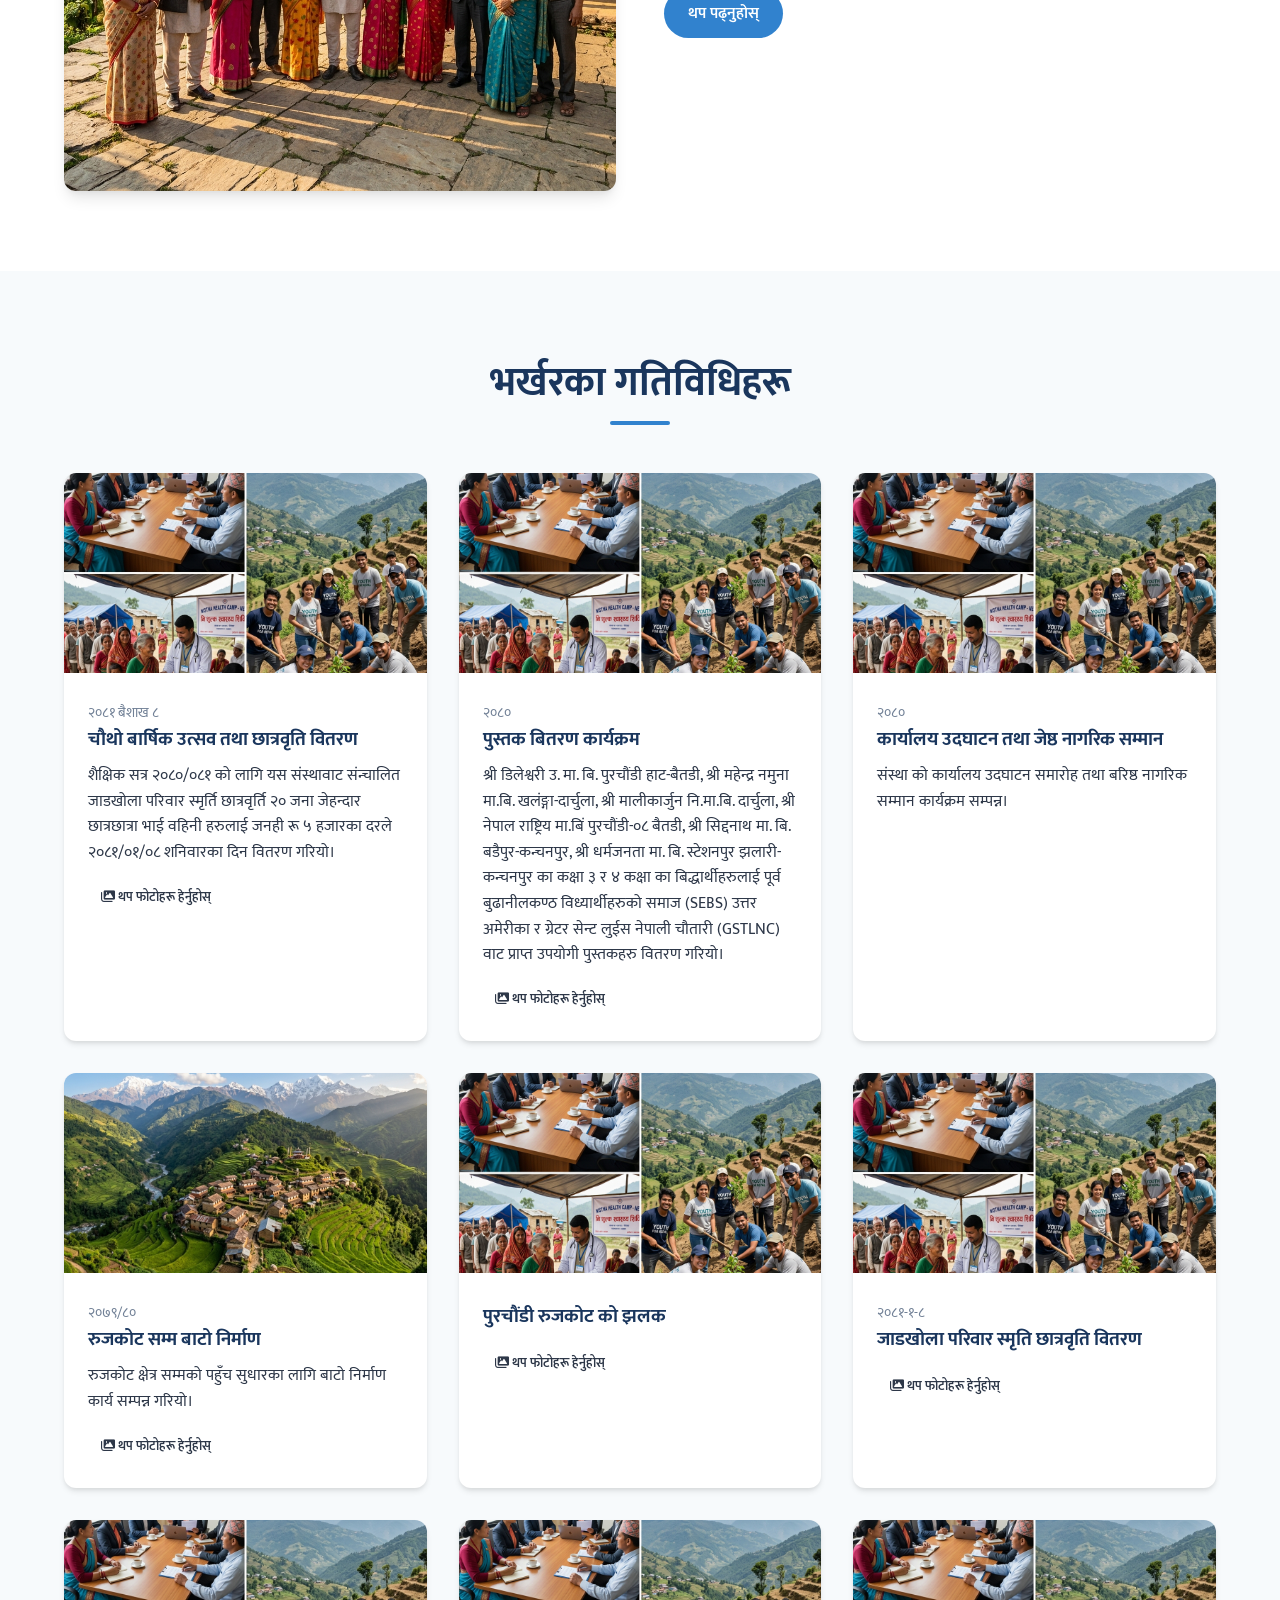
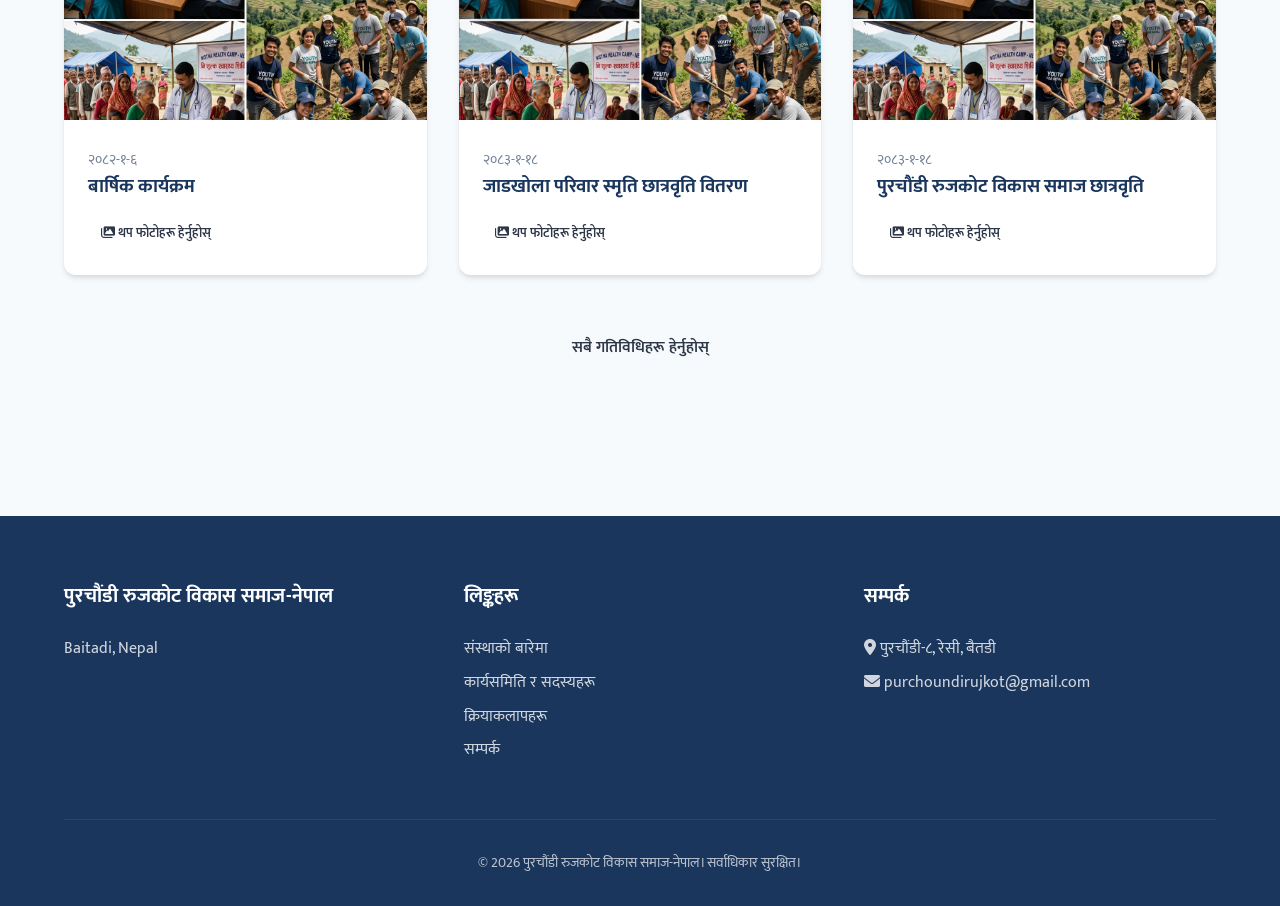
==== commit 6f302b56: "UPDATE" ====
--- a/index.html
+++ b/index.html
@@ -156,9 +156,8 @@
                 <div class="footer-col">
                     <h4>सम्पर्क</h4>
                     <ul class="footer-links">
-                        <li><i class="fas fa-location-dot"></i> पुरचौंडी, बैतडी, नेपाल</li>
-                        <li><i class="fas fa-phone"></i> +९७७-९८XXXXXXXX</li>
-                        <li><i class="fas fa-envelope"></i> info@purchoundirujkot.org.np</li>
+                        <li><i class="fas fa-location-dot"></i> पुरचौंडी-८, रेसी, बैतडी</li>
+                        <li><i class="fas fa-envelope"></i> purchoundirujkot@gmail.com</li>
                     </ul>
                 </div>
             </div>
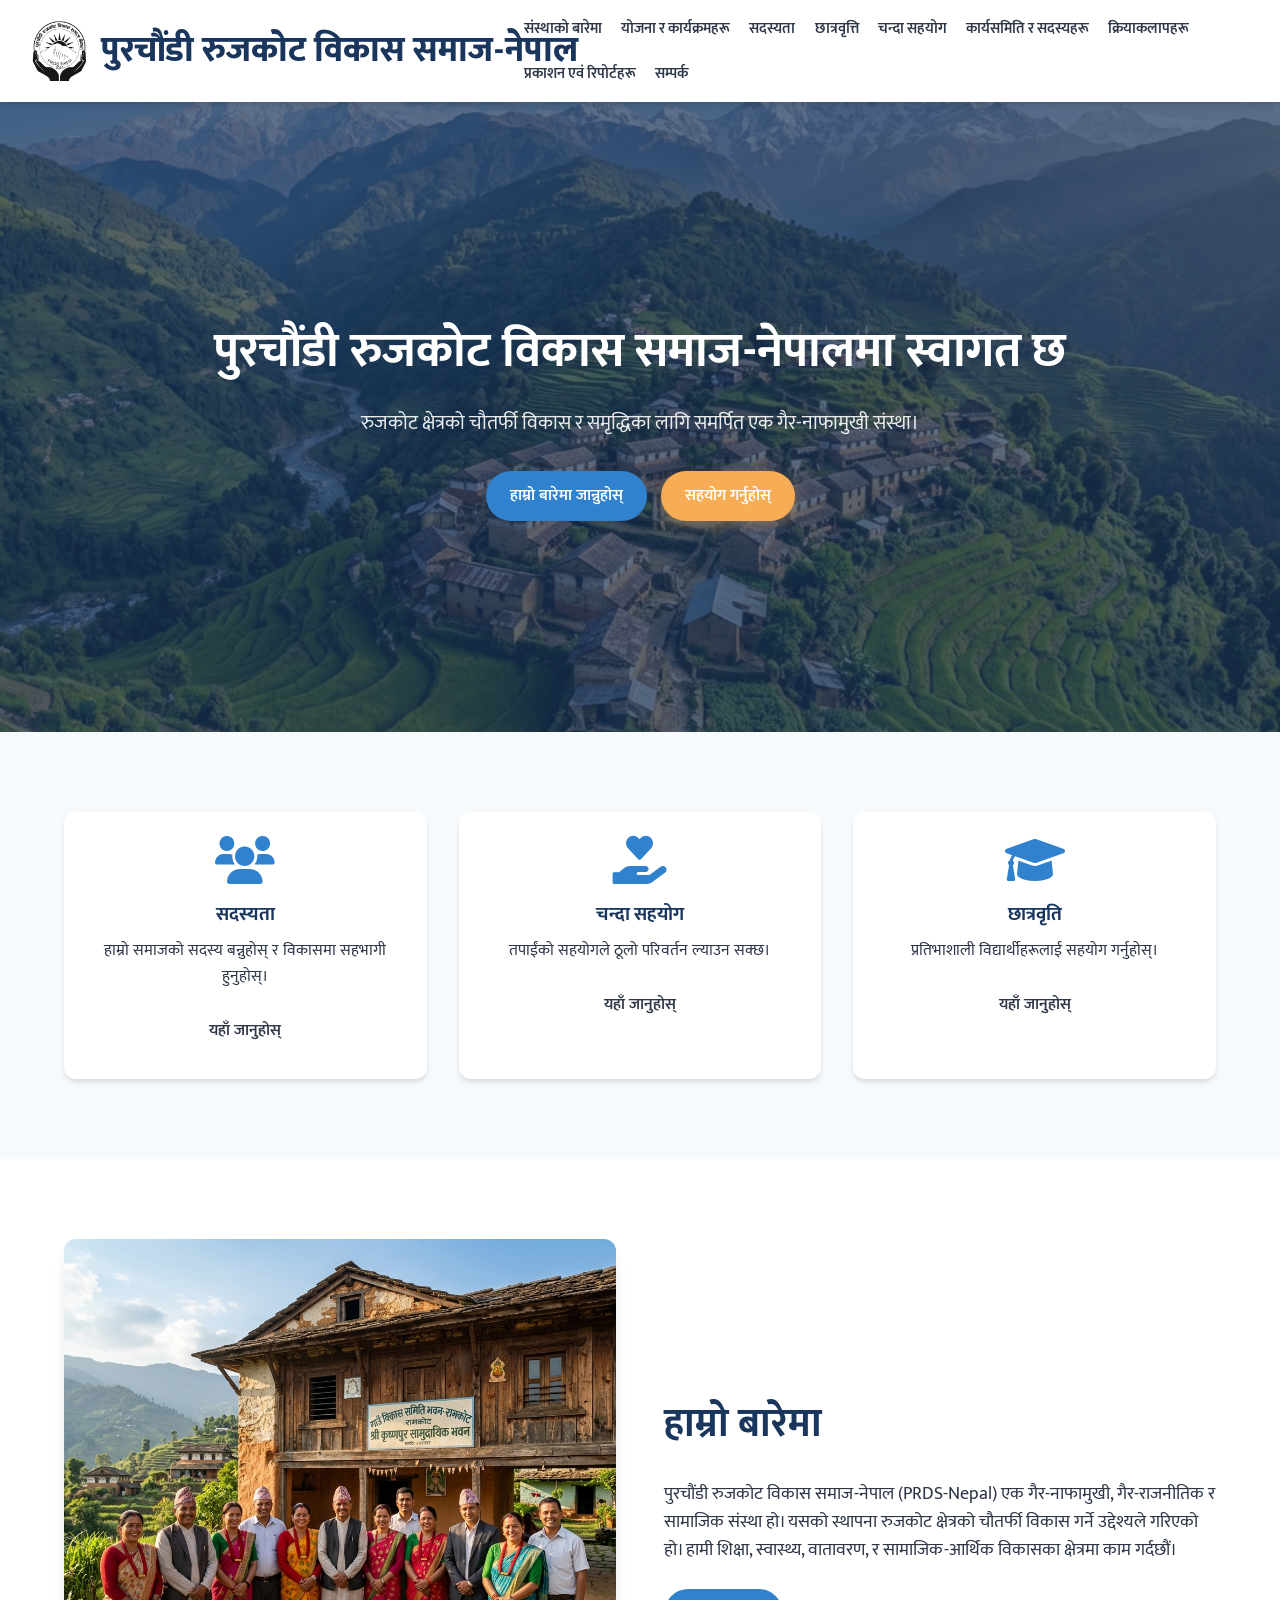
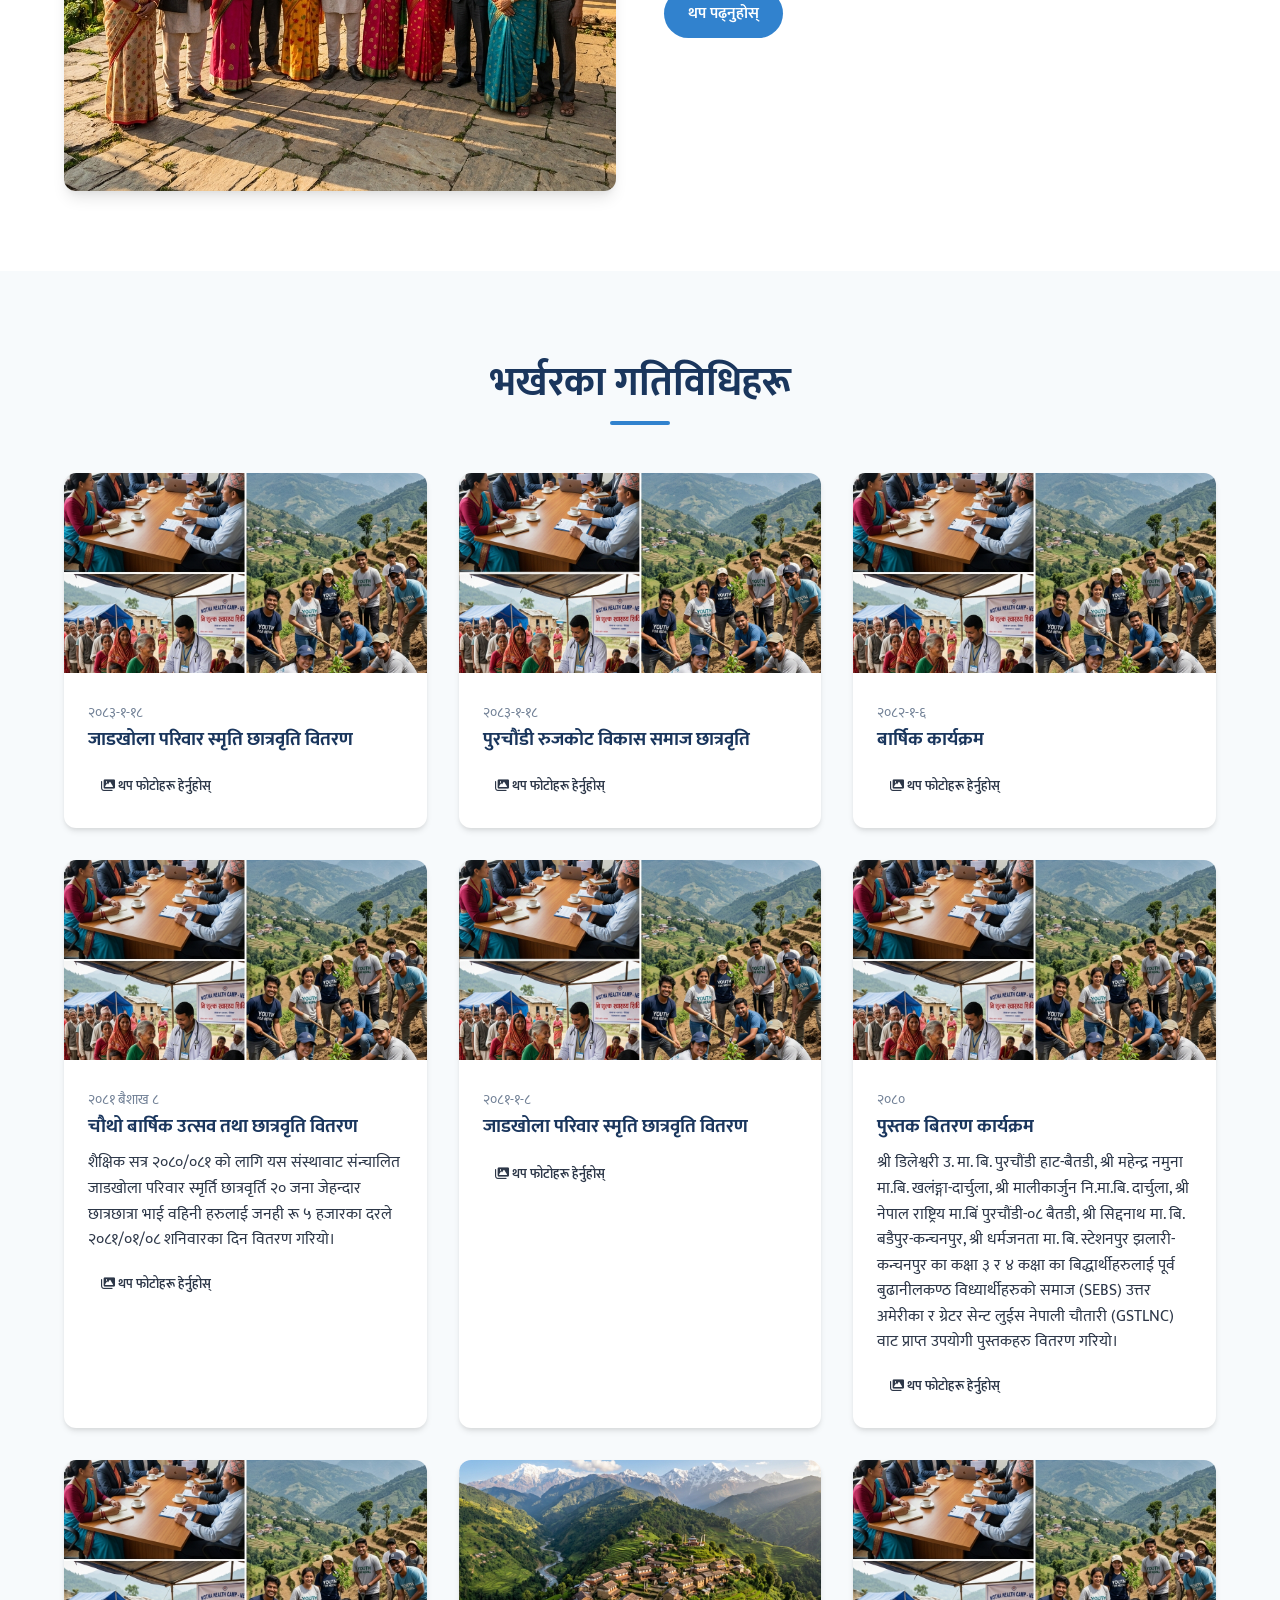
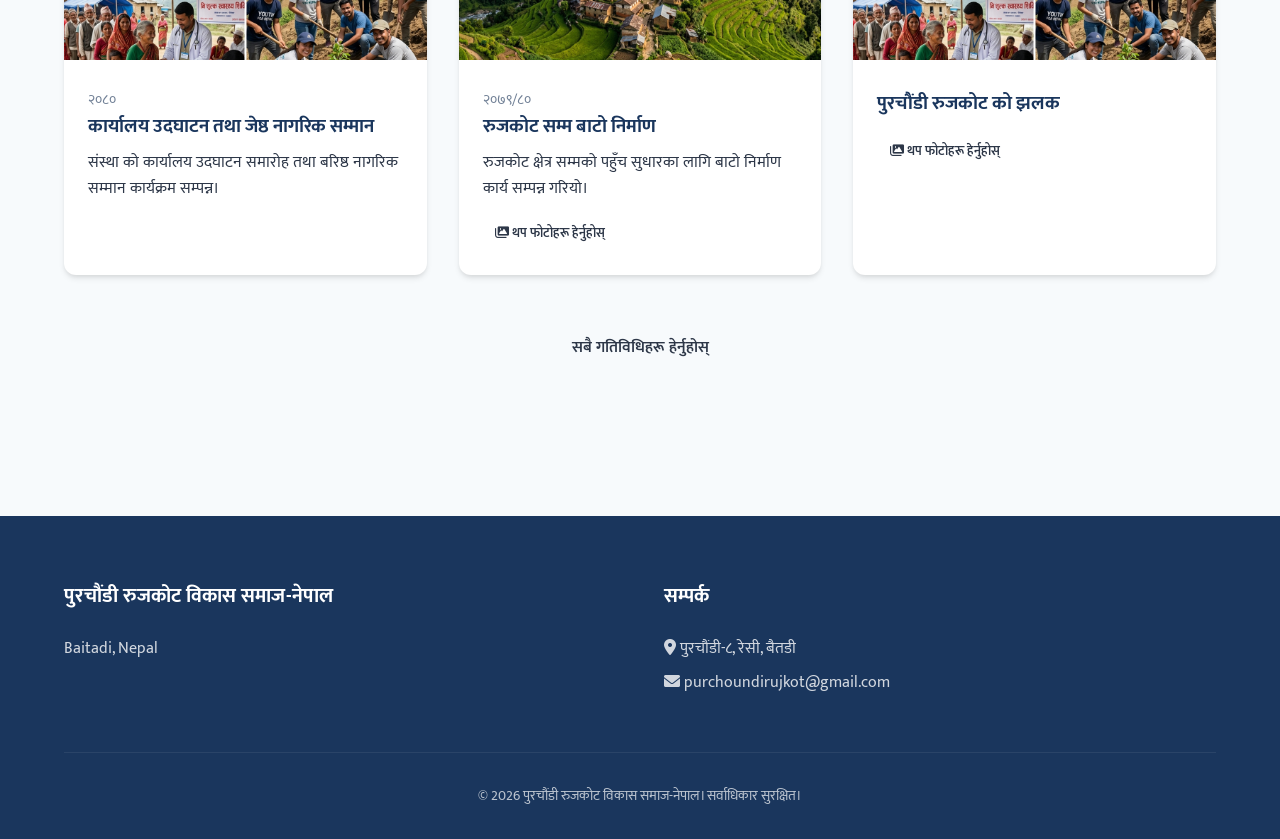
==== commit c84b9fb4: "UPDATE" ====
--- a/index.html
+++ b/index.html
@@ -144,15 +144,7 @@
                     <h4 data-content="settings.siteName">पुरचौंडी रुजकोट</h4>
                     <p data-content="settings.siteSubName" style="opacity: 0.8;">रुजकोट क्षेत्रको चौतर्फी विकासका लागि समर्पित एक सामाजिक संस्था।</p>
                 </div>
-                <div class="footer-col">
-                    <h4>लिङ्कहरू</h4>
-                    <ul class="footer-links">
-                        <li><a href="Pages/about.html">संस्थाको बारेमा</a></li>
-                        <li><a href="Pages/committee.html">कार्यसमिति र सदस्यहरू</a></li>
-                        <li><a href="Pages/activities.html">क्रियाकलापहरू</a></li>
-                        <li><a href="Pages/contact.html">सम्पर्क</a></li>
-                    </ul>
-                </div>
+                
                 <div class="footer-col">
                     <h4>सम्पर्क</h4>
                     <ul class="footer-links">
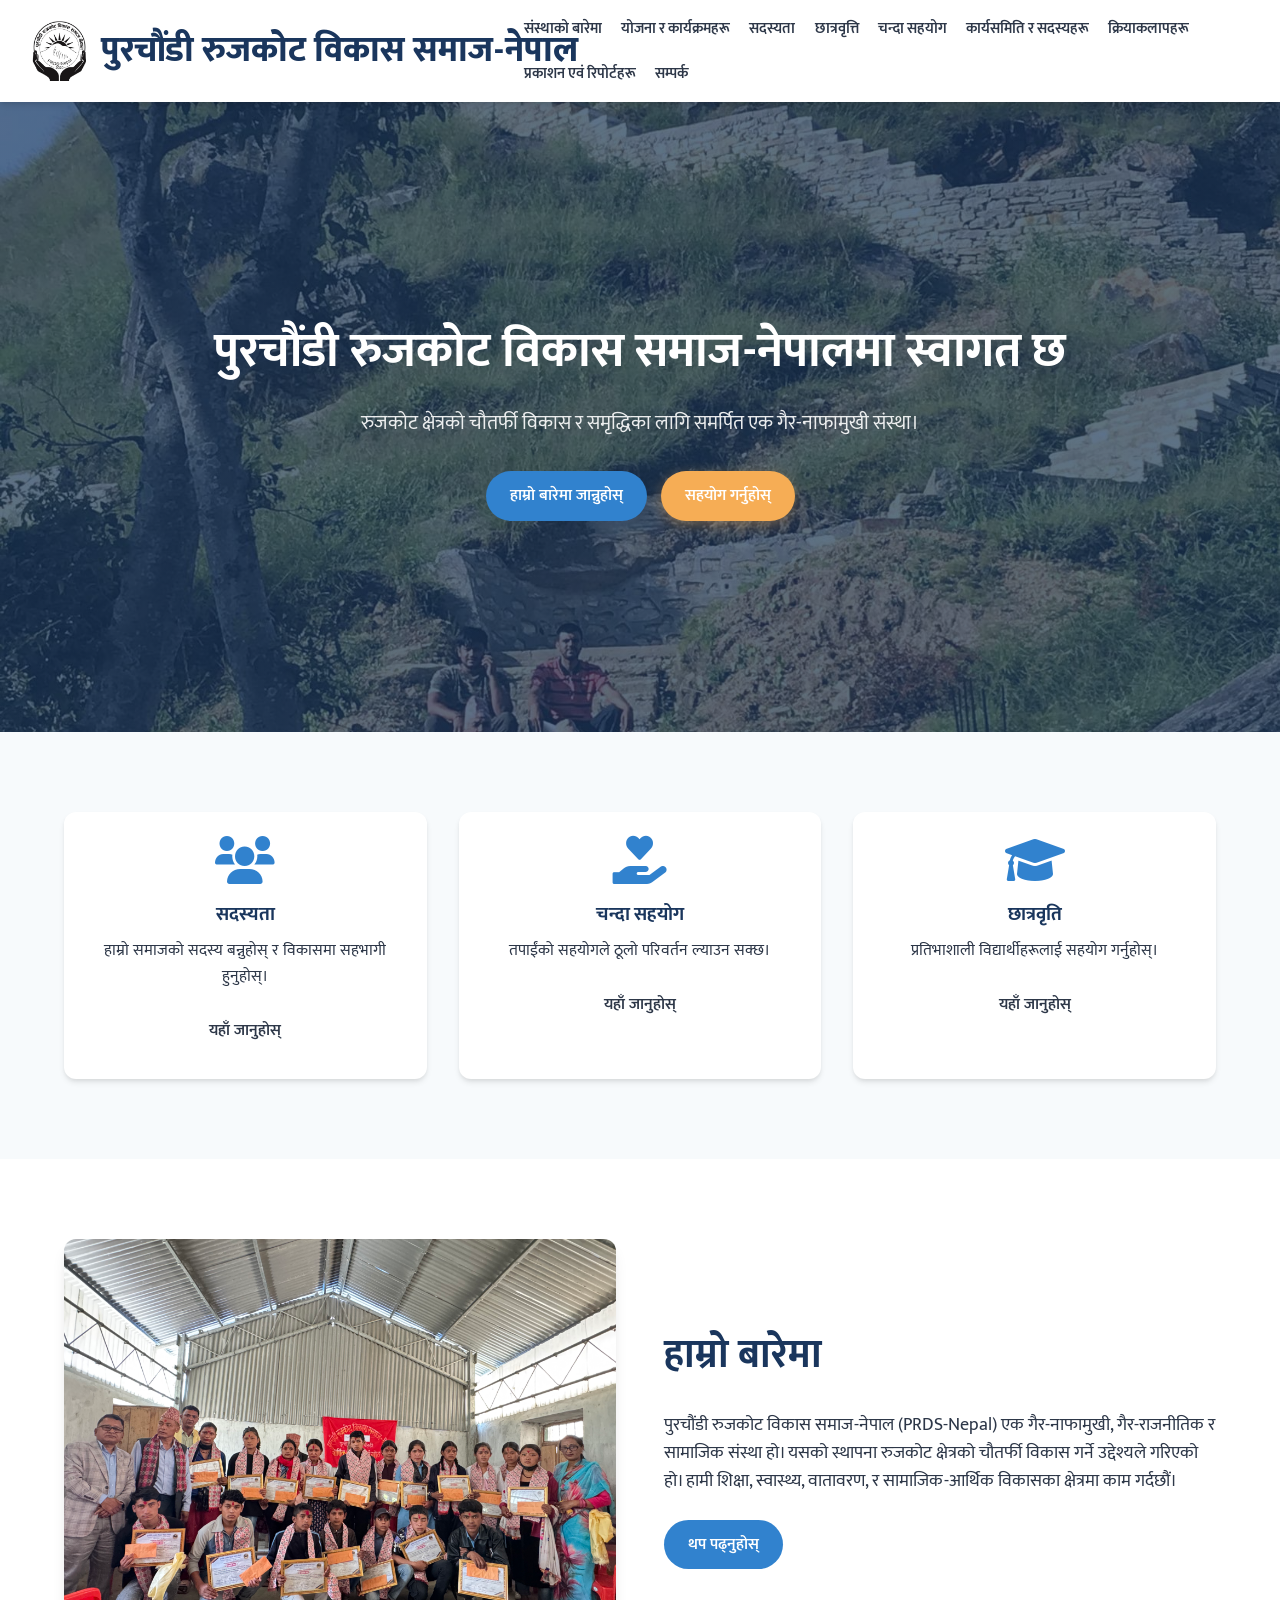
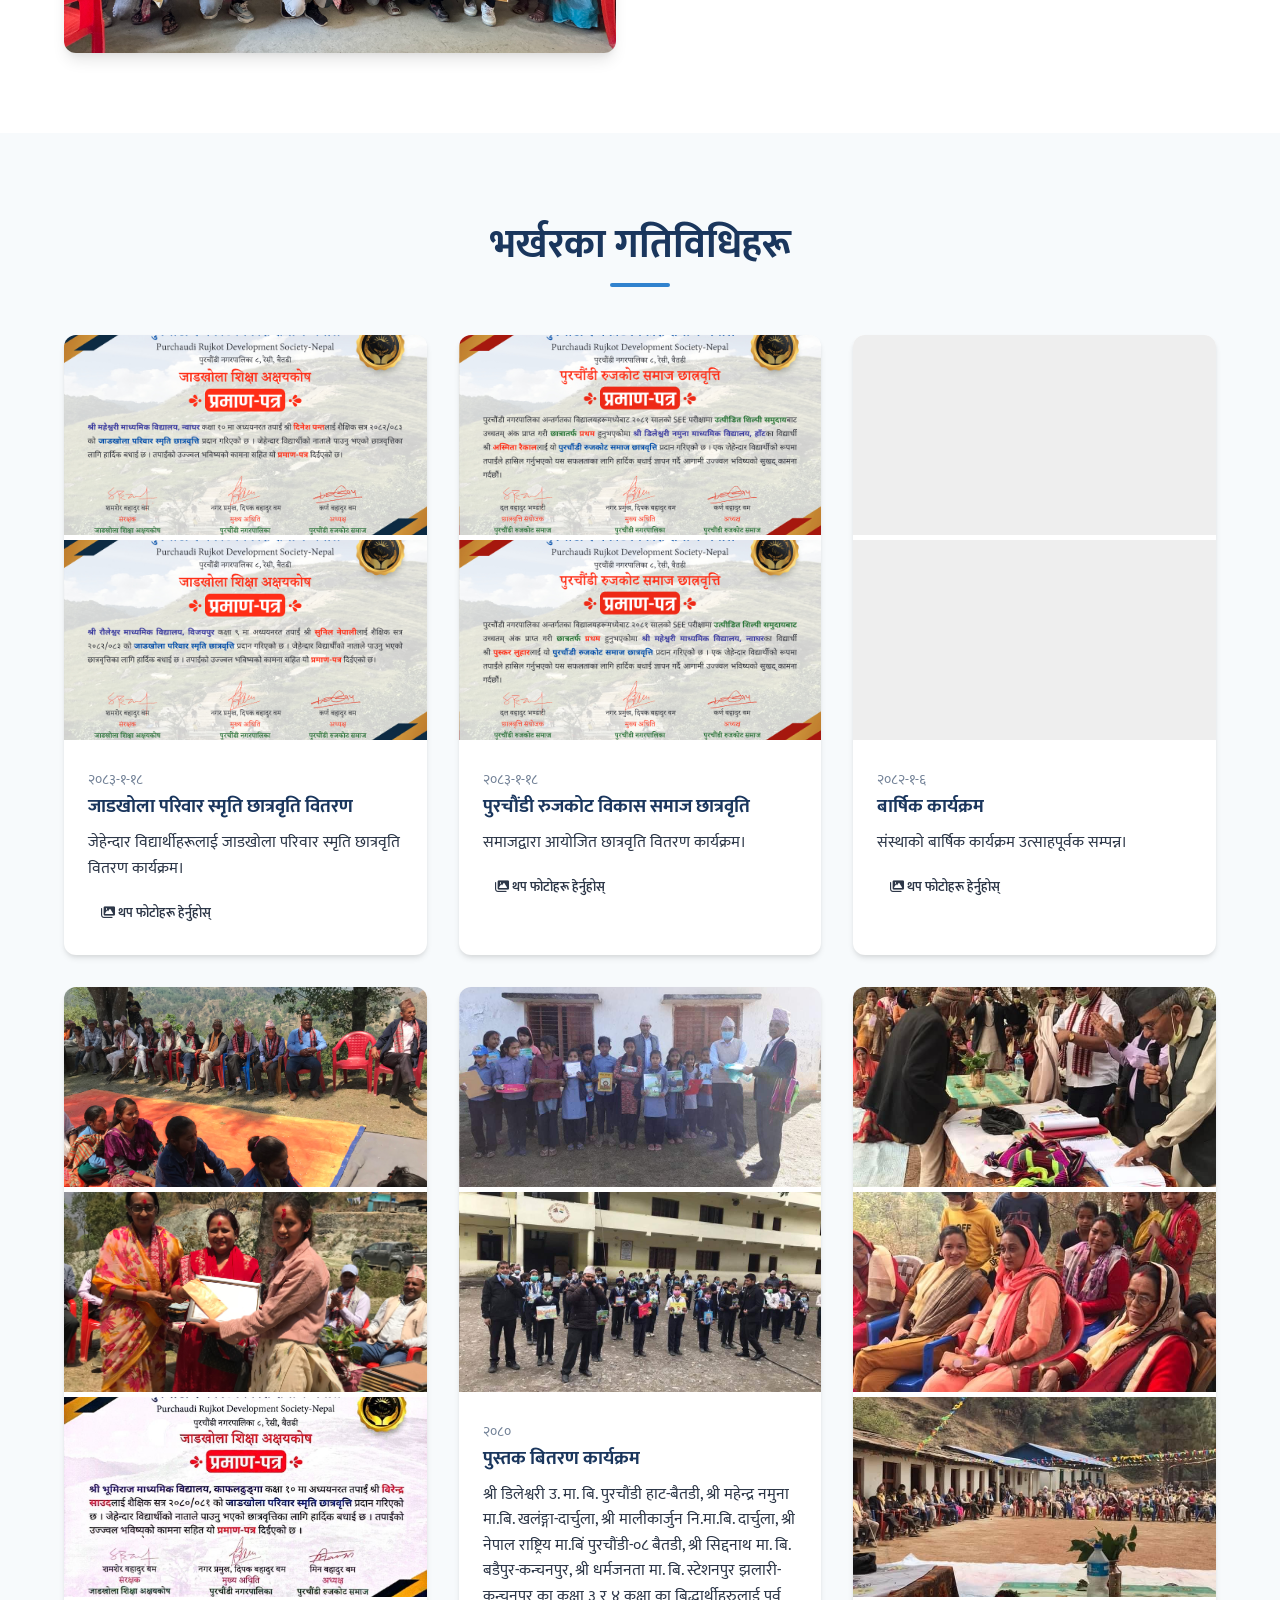
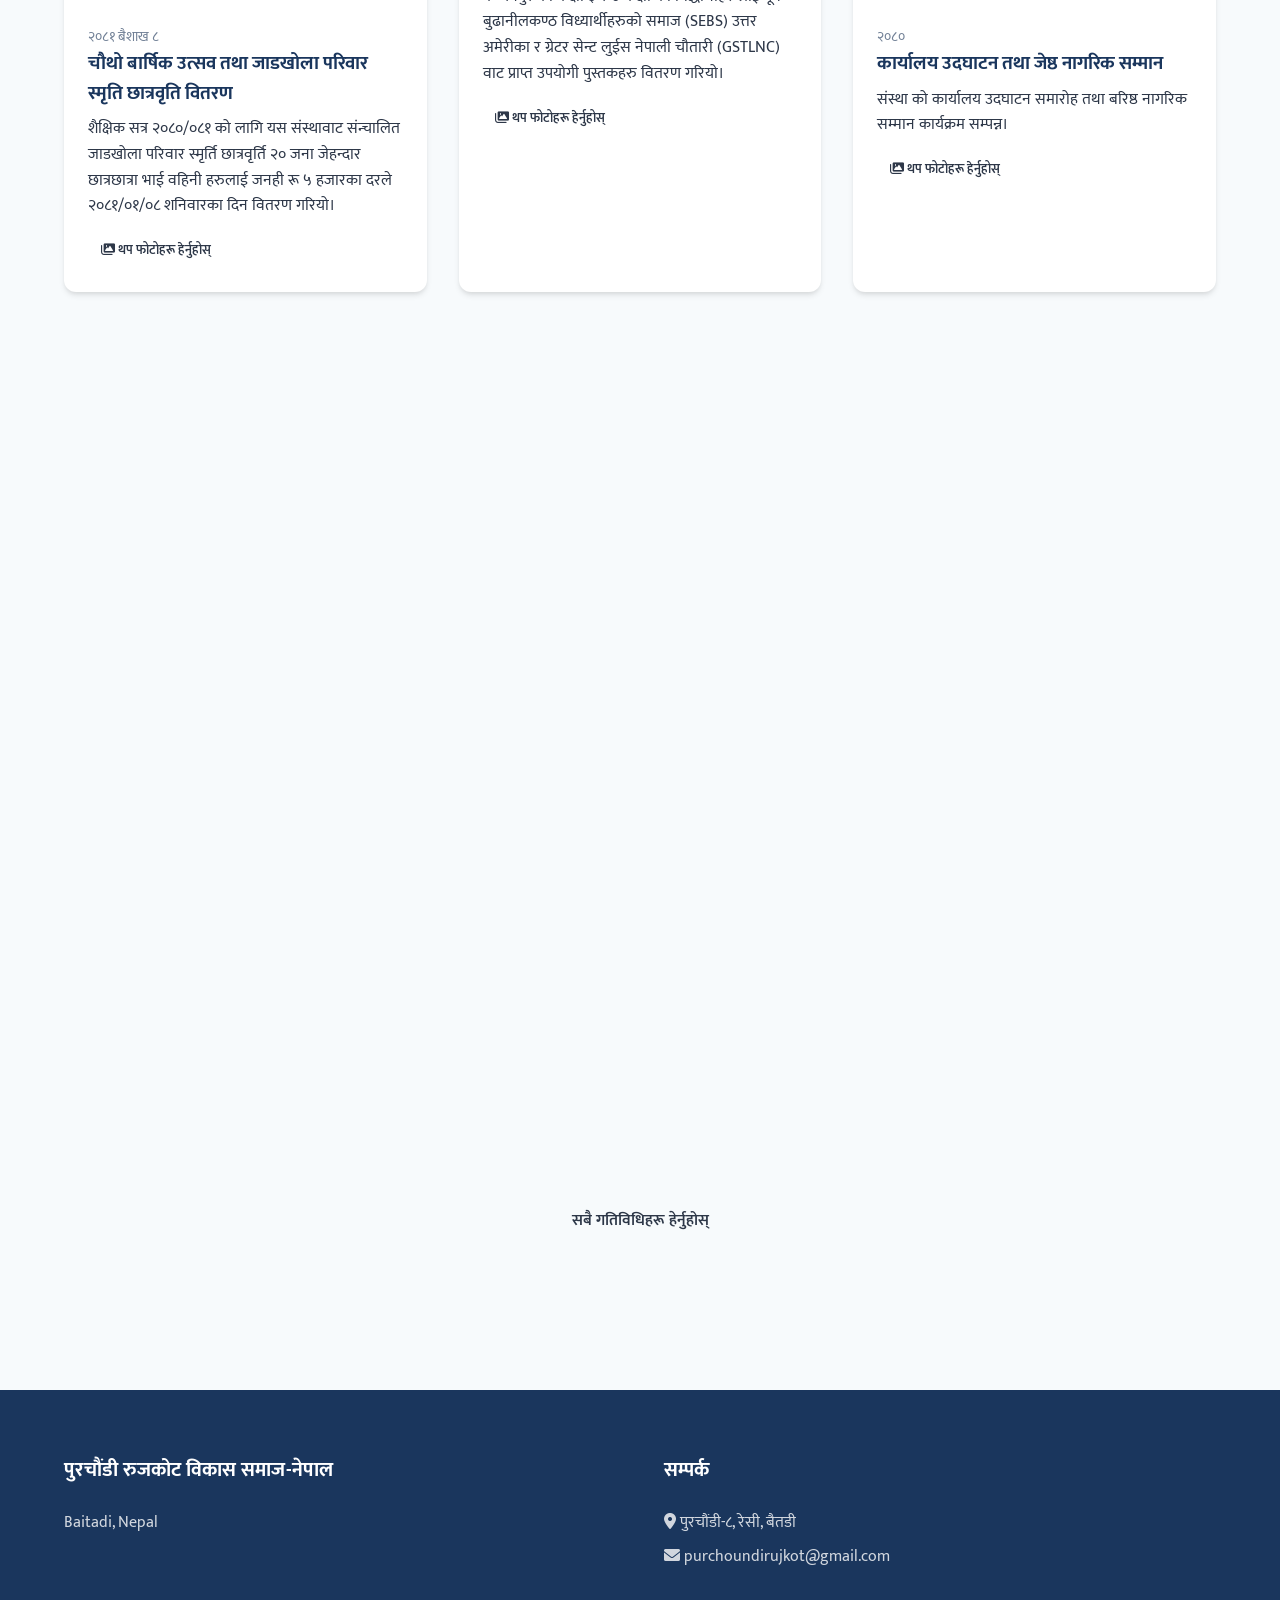
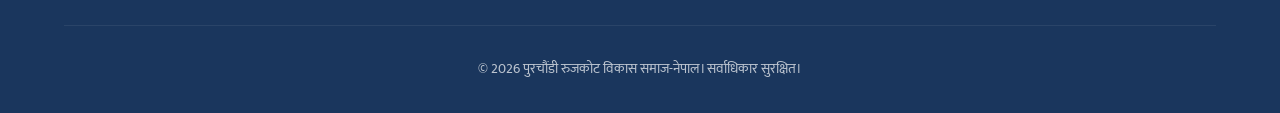
==== commit 13851a77: "update" ====
--- a/index.html
+++ b/index.html
@@ -1,25 +1,28 @@
 <!DOCTYPE html>
 <html lang="ne">
+
 <head>
     <meta charset="UTF-8">
     <meta name="viewport" content="width=device-width, initial-scale=1.0">
     <title>पुरचौंडी रुजकोट विकास समाज-नेपाल | Home</title>
     <meta name="description" content="पुरचौंडी रुजकोट क्षेत्रको चौतर्फी विकासका लागि काम गर्ने गैर-नाफामुखी संस्था।">
-    
+
     <!-- Google Fonts -->
     <link rel="preconnect" href="https://fonts.googleapis.com">
     <link rel="preconnect" href="https://fonts.gstatic.com" crossorigin>
-    <link href="https://fonts.googleapis.com/css2?family=Mukta:wght@200;300;400;500;600;700;800&display=swap" rel="stylesheet">
-    
+    <link href="https://fonts.googleapis.com/css2?family=Mukta:wght@200;300;400;500;600;700;800&display=swap"
+        rel="stylesheet">
+
     <!-- Custom CSS -->
     <link rel="stylesheet" href="css/style.css?v=1.0.1">
-    
+
     <!-- Site Data -->
     <script src="js/data.js?v=1.0.1"></script>
-    
+
     <!-- Font Awesome (for icons) -->
     <link rel="stylesheet" href="https://cdnjs.cloudflare.com/ajax/libs/font-awesome/6.0.0/css/all.min.css">
 </head>
+
 <body>
 
     <header>
@@ -57,7 +60,8 @@
         <div class="container">
             <div class="hero-content">
                 <h1 data-content="index.heroTitle">पुरचौंडी रुजकोट विकास समाज-नेपालमा स्वागत छ</h1>
-                <p data-content="index.heroSubtitle">रुजकोट क्षेत्रको चौतर्फी विकास र समृद्धिका लागि समर्पित एक गैर-नाफामुखी संस्था।</p>
+                <p data-content="index.heroSubtitle">रुजकोट क्षेत्रको चौतर्फी विकास र समृद्धिका लागि समर्पित एक
+                    गैर-नाफामुखी संस्था।</p>
                 <div class="hero-btns">
                     <a href="Pages/about.html" class="btn btn-primary">हाम्रो बारेमा जान्नुहोस्</a>
                     <a href="Pages/donations.html" class="btn btn-donate" style="margin-left: 10px;">सहयोग गर्नुहोस्</a>
@@ -73,28 +77,34 @@
                 <!-- Card 1 -->
                 <div class="card">
                     <div class="card-body text-center" style="text-align: center;">
-                        <i class="fas fa-users" style="font-size: 3rem; color: var(--accent-color); margin-bottom: 1rem;"></i>
+                        <i class="fas fa-users"
+                            style="font-size: 3rem; color: var(--accent-color); margin-bottom: 1rem;"></i>
                         <h3>सदस्यता</h3>
                         <p>हाम्रो समाजको सदस्य बन्नुहोस् र विकासमा सहभागी हुनुहोस्।</p>
-                        <a href="Pages/membership.html" class="btn btn-outline" style="margin-top: 1rem;">यहाँ जानुहोस्</a>
+                        <a href="Pages/membership.html" class="btn btn-outline" style="margin-top: 1rem;">यहाँ
+                            जानुहोस्</a>
                     </div>
                 </div>
                 <!-- Card 2 -->
                 <div class="card">
                     <div class="card-body text-center" style="text-align: center;">
-                        <i class="fas fa-hand-holding-heart" style="font-size: 3rem; color: var(--accent-color); margin-bottom: 1rem;"></i>
+                        <i class="fas fa-hand-holding-heart"
+                            style="font-size: 3rem; color: var(--accent-color); margin-bottom: 1rem;"></i>
                         <h3>चन्दा सहयोग</h3>
                         <p>तपाईंको सहयोगले ठूलो परिवर्तन ल्याउन सक्छ।</p>
-                        <a href="Pages/donations.html" class="btn btn-outline" style="margin-top: 1rem;">यहाँ जानुहोस्</a>
+                        <a href="Pages/donations.html" class="btn btn-outline" style="margin-top: 1rem;">यहाँ
+                            जानुहोस्</a>
                     </div>
                 </div>
                 <!-- Card 3 -->
                 <div class="card">
                     <div class="card-body text-center" style="text-align: center;">
-                        <i class="fas fa-graduation-cap" style="font-size: 3rem; color: var(--accent-color); margin-bottom: 1rem;"></i>
+                        <i class="fas fa-graduation-cap"
+                            style="font-size: 3rem; color: var(--accent-color); margin-bottom: 1rem;"></i>
                         <h3>छात्रवृति</h3>
                         <p>प्रतिभाशाली विद्यार्थीहरूलाई सहयोग गर्नुहोस्।</p>
-                        <a href="Pages/scholarship.html" class="btn btn-outline" style="margin-top: 1rem;">यहाँ जानुहोस्</a>
+                        <a href="Pages/scholarship.html" class="btn btn-outline" style="margin-top: 1rem;">यहाँ
+                            जानुहोस्</a>
                     </div>
                 </div>
             </div>
@@ -106,12 +116,17 @@
         <div class="container">
             <div style="display: flex; flex-wrap: wrap; align-items: center; gap: 3rem;">
                 <div style="flex: 1; min-width: 300px;">
-                    <img src="images/about-summary.jpg" alt="About Us" style="border-radius: var(--radius); box-shadow: var(--shadow-lg);">
+                    <img src="images/about-main.jpg" alt="About Us"
+                        style="border-radius: var(--radius); box-shadow: var(--shadow-lg);">
                 </div>
                 <div style="flex: 1; min-width: 300px;">
-                    <h2 data-content="index.aboutSummaryTitle" style="font-size: 2.5rem; color: var(--primary-color); margin-bottom: 1.5rem;">हाम्रो बारेमा</h2>
+                    <h2 data-content="index.aboutSummaryTitle"
+                        style="font-size: 2.5rem; color: var(--primary-color); margin-bottom: 1.5rem;">हाम्रो बारेमा
+                    </h2>
                     <p data-content="index.aboutSummaryText" style="margin-bottom: 1.5rem; font-size: 1.1rem;">
-                        पुरचौंडी रुजकोट विकास समाज-नेपाल (PRDS-Nepal) एक गैर-नाफामुखी, गैर-राजनीतिक र सामाजिक संस्था हो। यसको स्थापना रुजकोट क्षेत्रको चौतर्फी विकास गर्ने उद्देश्यले गरिएको हो। हामी शिक्षा, स्वास्थ्य, वातावरण, र सामाजिक-आर्थिक विकासका क्षेत्रमा काम गर्दछौं।
+                        पुरचौंडी रुजकोट विकास समाज-नेपाल (PRDS-Nepal) एक गैर-नाफामुखी, गैर-राजनीतिक र सामाजिक संस्था हो।
+                        यसको स्थापना रुजकोट क्षेत्रको चौतर्फी विकास गर्ने उद्देश्यले गरिएको हो। हामी शिक्षा, स्वास्थ्य,
+                        वातावरण, र सामाजिक-आर्थिक विकासका क्षेत्रमा काम गर्दछौं।
                     </p>
                     <a href="Pages/about.html" class="btn btn-primary">थप पढ्नुहोस्</a>
                 </div>
@@ -142,9 +157,10 @@
             <div class="footer-grid">
                 <div class="footer-col">
                     <h4 data-content="settings.siteName">पुरचौंडी रुजकोट</h4>
-                    <p data-content="settings.siteSubName" style="opacity: 0.8;">रुजकोट क्षेत्रको चौतर्फी विकासका लागि समर्पित एक सामाजिक संस्था।</p>
+                    <p data-content="settings.siteSubName" style="opacity: 0.8;">रुजकोट क्षेत्रको चौतर्फी विकासका लागि
+                        समर्पित एक सामाजिक संस्था।</p>
                 </div>
-                
+
                 <div class="footer-col">
                     <h4>सम्पर्क</h4>
                     <ul class="footer-links">
@@ -154,7 +170,8 @@
                 </div>
             </div>
             <div class="footer-bottom">
-                <p data-content="settings.copyright">&copy; २०८० पुरचौंडी रुजकोट विकास समाज-नेपाल। सर्वाधिकार सुरक्षित।</p>
+                <p data-content="settings.copyright">&copy; २०८० पुरचौंडी रुजकोट विकास समाज-नेपाल। सर्वाधिकार सुरक्षित।
+                </p>
             </div>
         </div>
     </footer>
@@ -162,4 +179,5 @@
     <!-- Custom JS -->
     <script src="js/main.js?v=1.0.1"></script>
 </body>
-</html>
+
+</html>
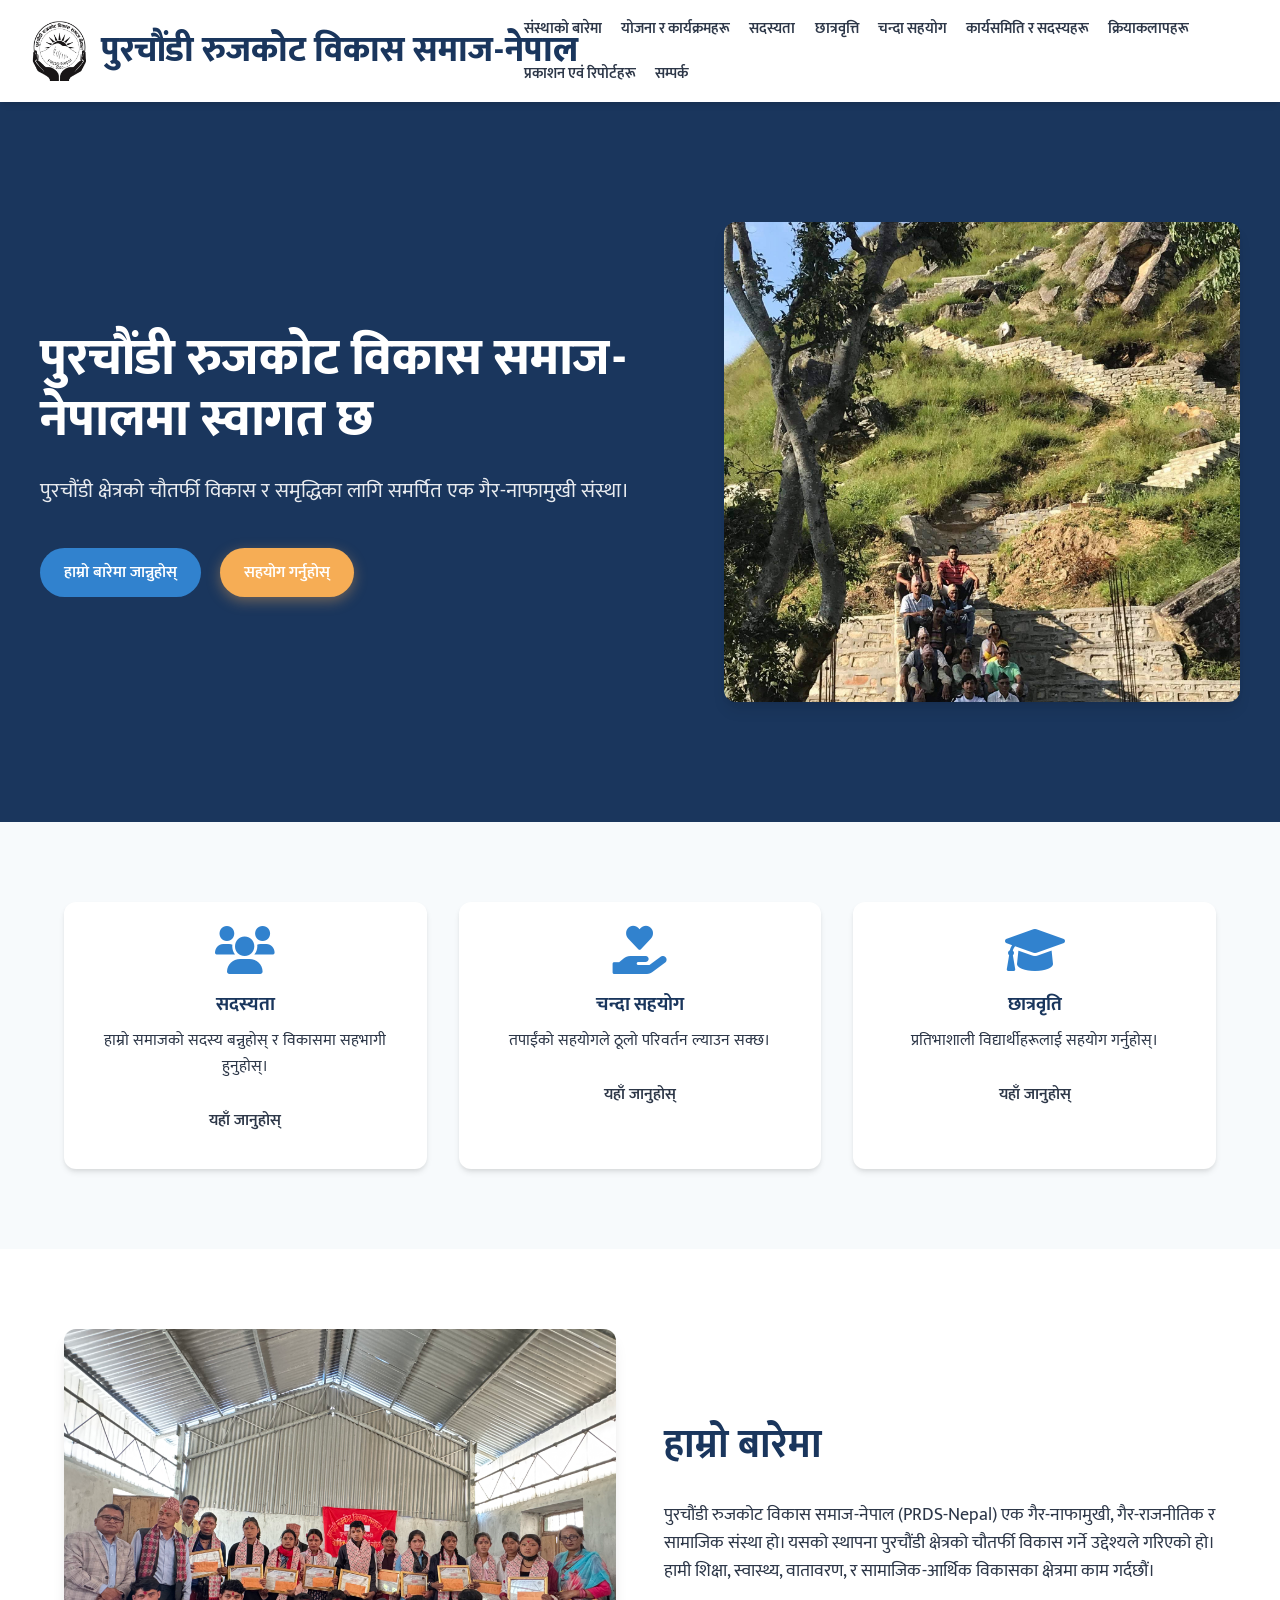
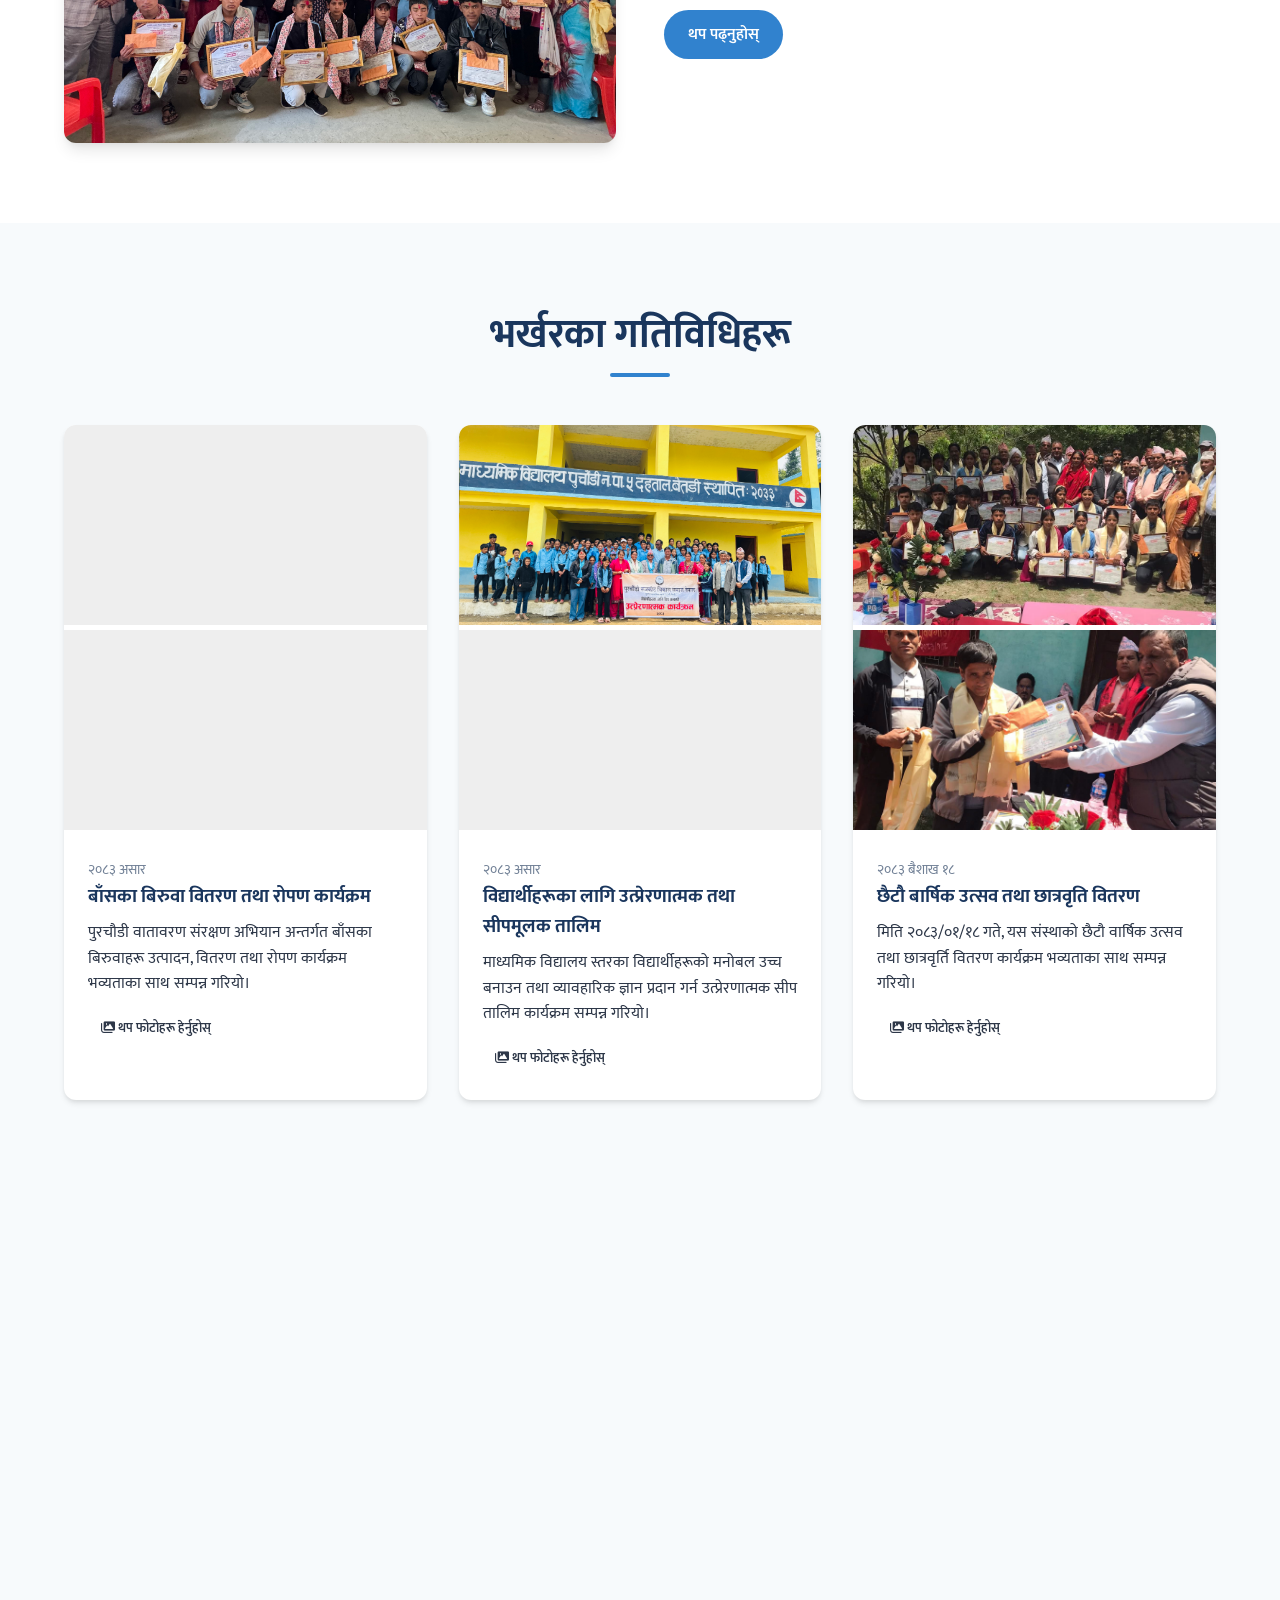
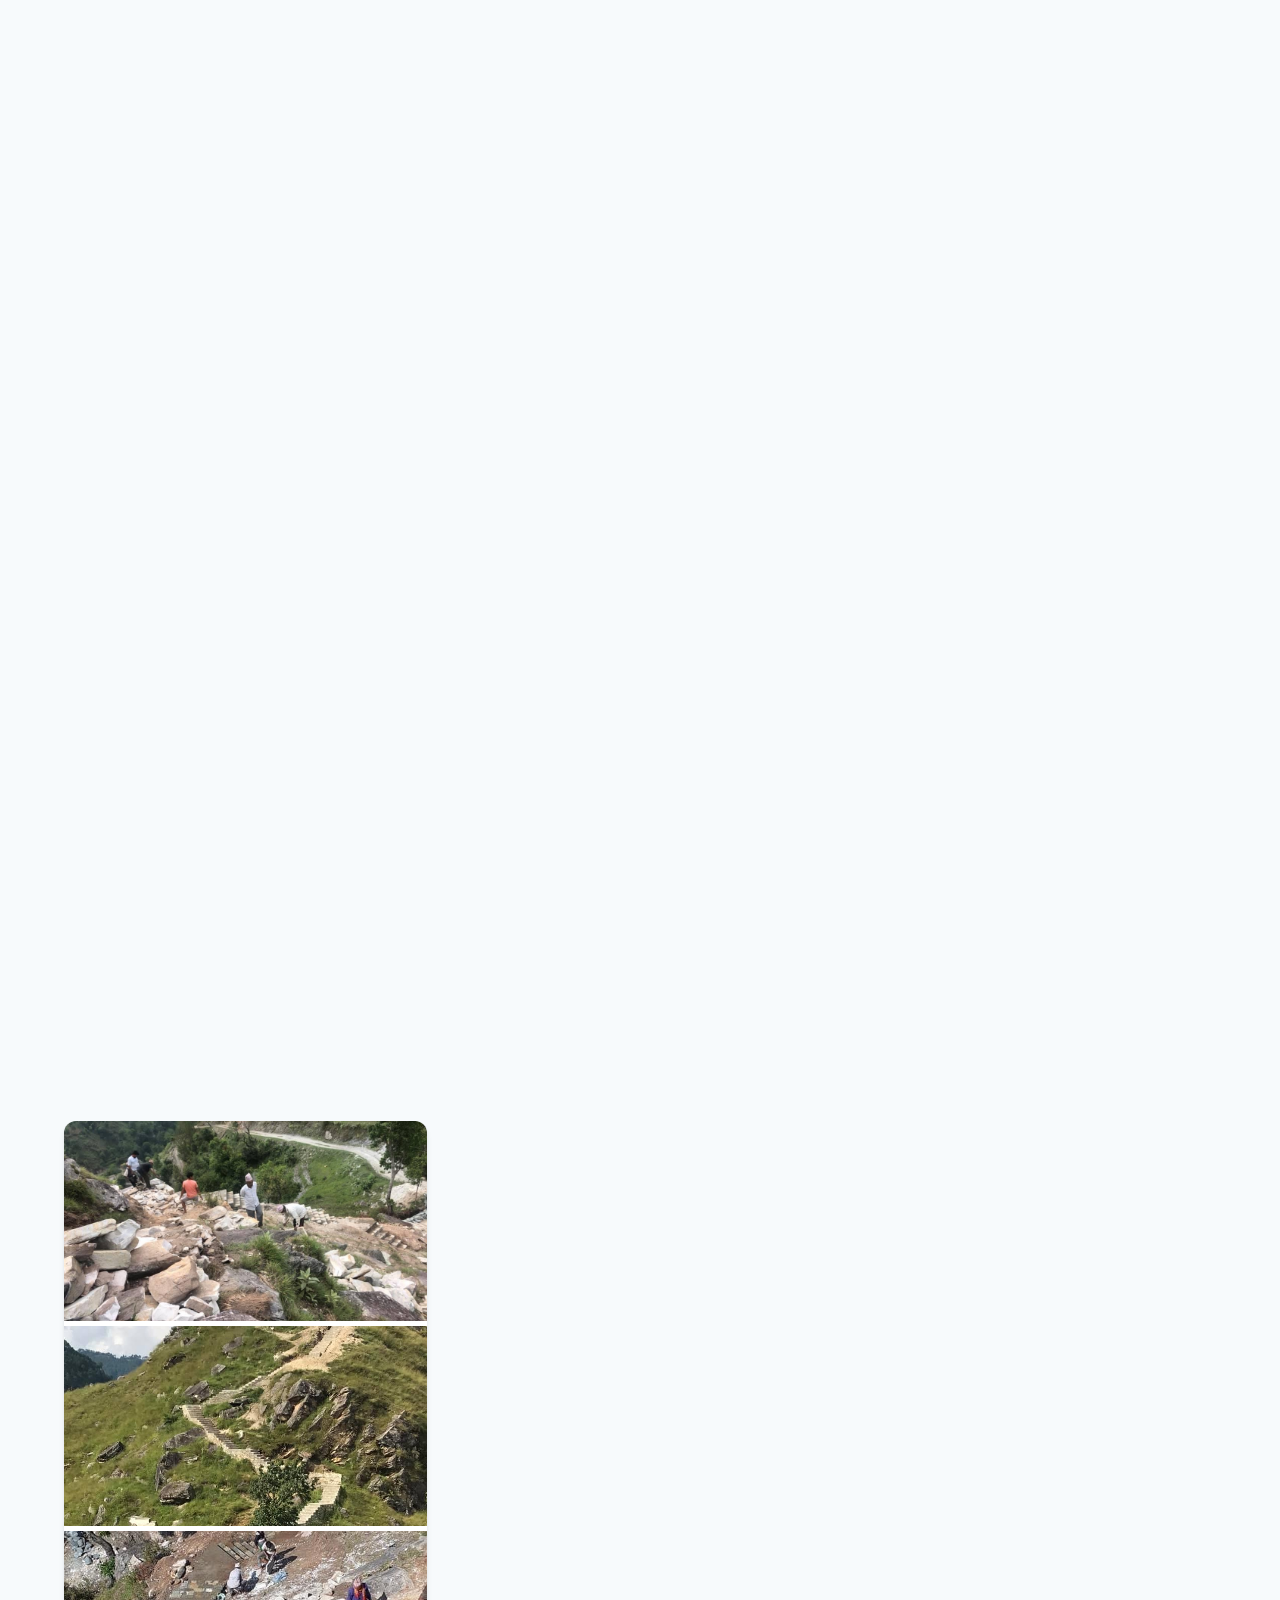
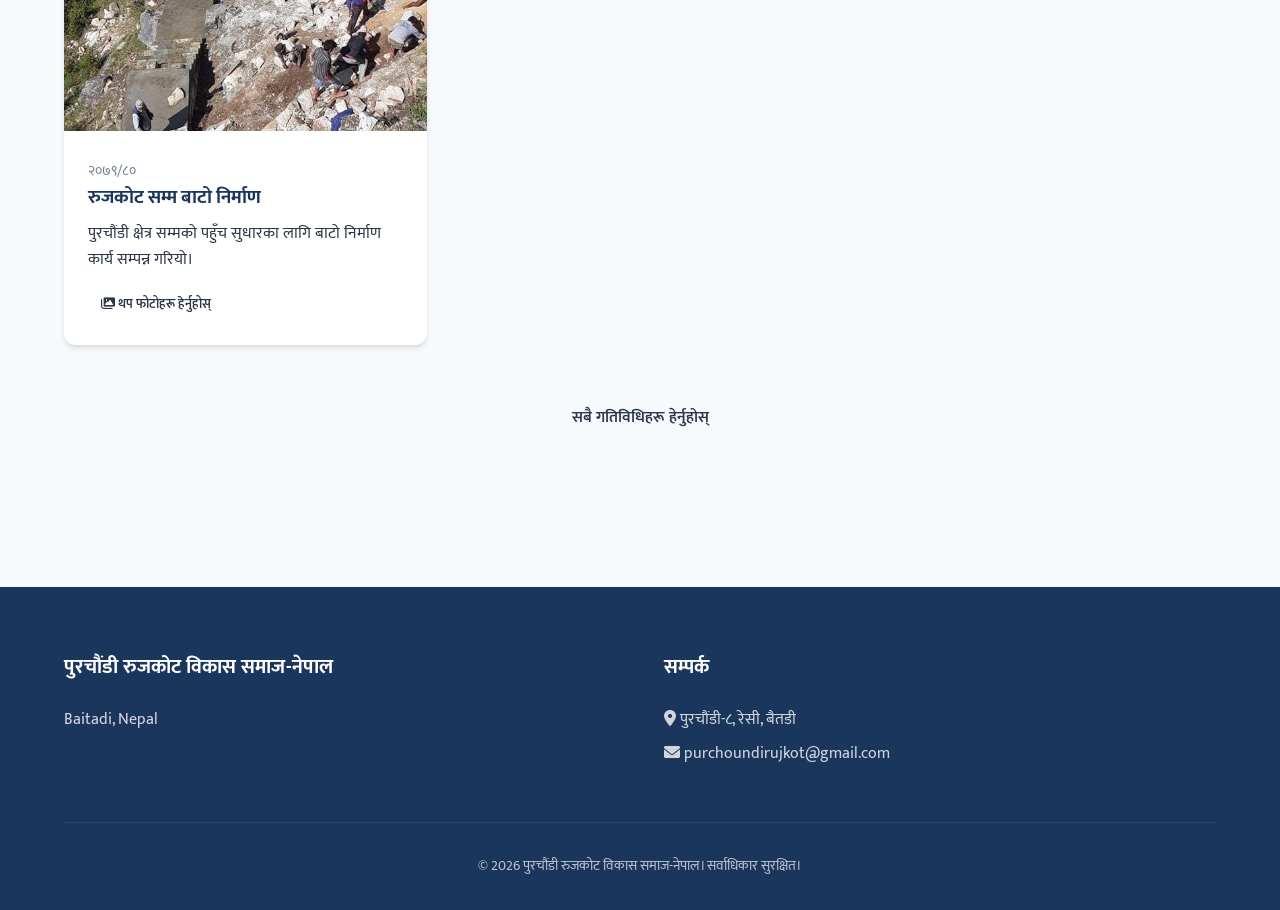
==== commit ad637e01: "Split hero layout and order audit reports with latest Nepali year first" ====
--- a/index.html
+++ b/index.html
@@ -57,15 +57,18 @@
 
     <!-- Hero Section -->
     <section class="hero">
-        <div class="container">
+        <div class="container hero-container">
             <div class="hero-content">
                 <h1 data-content="index.heroTitle">पुरचौंडी रुजकोट विकास समाज-नेपालमा स्वागत छ</h1>
                 <p data-content="index.heroSubtitle">रुजकोट क्षेत्रको चौतर्फी विकास र समृद्धिका लागि समर्पित एक
                     गैर-नाफामुखी संस्था।</p>
                 <div class="hero-btns">
                     <a href="Pages/about.html" class="btn btn-primary">हाम्रो बारेमा जान्नुहोस्</a>
-                    <a href="Pages/donations.html" class="btn btn-donate" style="margin-left: 10px;">सहयोग गर्नुहोस्</a>
+                    <a href="Pages/donations.html" class="btn btn-donate">सहयोग गर्नुहोस्</a>
                 </div>
+            </div>
+            <div class="hero-image-container">
+                <div class="hero-image-slider"></div>
             </div>
         </div>
     </section>
--- a/css/style.css
+++ b/css/style.css
@@ -137,30 +137,69 @@
 
 /* Hero Section */
 .hero {
-    height: 70vh;
-    background: linear-gradient(rgba(26, 54, 93, 0.7), rgba(26, 54, 93, 0.7)), url('../images/hero-bg.jpg');
+    background: var(--primary-color);
+    color: var(--white);
+    padding: 6rem 0;
+    min-height: 80vh;
+    display: flex;
+    align-items: center;
+}
+
+.hero-container {
+    display: flex;
+    align-items: center;
+    gap: 4rem;
+    flex-wrap: wrap;
+    width: 100%;
+}
+
+.hero-content {
+    flex: 1.2;
+    min-width: 320px;
+    text-align: left;
+}
+
+.hero-content h1 {
+    font-size: 3.2rem;
+    line-height: 1.2;
+    margin-bottom: 1.5rem;
+    font-weight: 800;
+    animation: fadeInUp 0.8s ease;
+}
+
+.hero-content p {
+    font-size: 1.3rem;
+    margin-bottom: 2.5rem;
+    opacity: 0.9;
+    line-height: 1.6;
+    animation: fadeInUp 1s ease;
+}
+
+.hero-btns {
+    display: flex;
+    gap: 1.2rem;
+    flex-wrap: wrap;
+    animation: fadeInUp 1.2s ease;
+}
+
+.hero-image-container {
+    flex: 1;
+    min-width: 320px;
+    height: 480px;
+    position: relative;
+    border-radius: var(--radius);
+    overflow: hidden;
+    box-shadow: var(--shadow-lg);
+    animation: fadeInUp 1s ease;
+}
+
+.hero-image-slider {
+    width: 100%;
+    height: 100%;
     background-size: cover;
     background-position: center;
-    display: flex;
-    align-items: center;
-    justify-content: center;
-    text-align: center;
-    color: var(--white);
-    padding: 0 1rem;
-}
-
-.hero-content h1 {
-    font-size: 3rem;
-    margin-bottom: 1rem;
-    animation: fadeInUp 0.8s ease;
-}
-
-.hero-content p {
-    font-size: 1.25rem;
-    max-width: 700px;
-    margin: 0 auto 2rem;
-    opacity: 0.9;
-    animation: fadeInUp 1s ease;
+    background-repeat: no-repeat;
+    transition: background-image 1s ease-in-out;
 }
 
 /* Sections */
@@ -299,6 +338,30 @@
     box-shadow: 0 6px 20px rgba(237, 137, 54, 0.23);
 }
 
+/* Objective List Styles */
+.objective-list {
+    margin-top: 1.5rem;
+    padding: 0;
+    list-style: none;
+}
+
+.objective-list li {
+    background: var(--white);
+    padding: 1.2rem 1.5rem;
+    margin-bottom: 1rem;
+    border-radius: var(--radius);
+    box-shadow: var(--shadow);
+    border-left: 5px solid var(--accent-color);
+    font-size: 1.1rem;
+    line-height: 1.6;
+    transition: var(--transition);
+}
+
+.objective-list li:hover {
+    transform: translateX(5px);
+    box-shadow: var(--shadow-lg);
+}
+
 /* Committee List */
 .committee-list {
     max-width: 800px;
@@ -405,9 +468,40 @@
     }
 }
 
+@media (max-width: 991px) {
+    .hero {
+        padding: 4rem 0;
+    }
+    .hero-container {
+        flex-direction: column;
+        gap: 2.5rem;
+    }
+    .hero-content {
+        text-align: center;
+        flex: none;
+        width: 100%;
+    }
+    .hero-content h1 {
+        font-size: 2.5rem;
+    }
+    .hero-content p {
+        font-size: 1.15rem;
+        margin-bottom: 2rem;
+    }
+    .hero-btns {
+        justify-content: center;
+    }
+    .hero-image-container {
+        width: 100%;
+        max-width: 500px;
+        height: 350px;
+        flex: none;
+    }
+}
+
 @media (max-width: 768px) {
     .logo-text h1 {
-        font-size: 1.3rem;
+        font-size: 0.95rem;
     }
     .logo-text p {
         font-size: 0.65rem;
@@ -419,3 +513,12 @@
         padding: 0 1rem;
     }
 }
+
+@media (max-width: 480px) {
+    .hero-content h1 {
+        font-size: 2rem;
+    }
+    .hero-image-container {
+        height: 250px;
+    }
+}
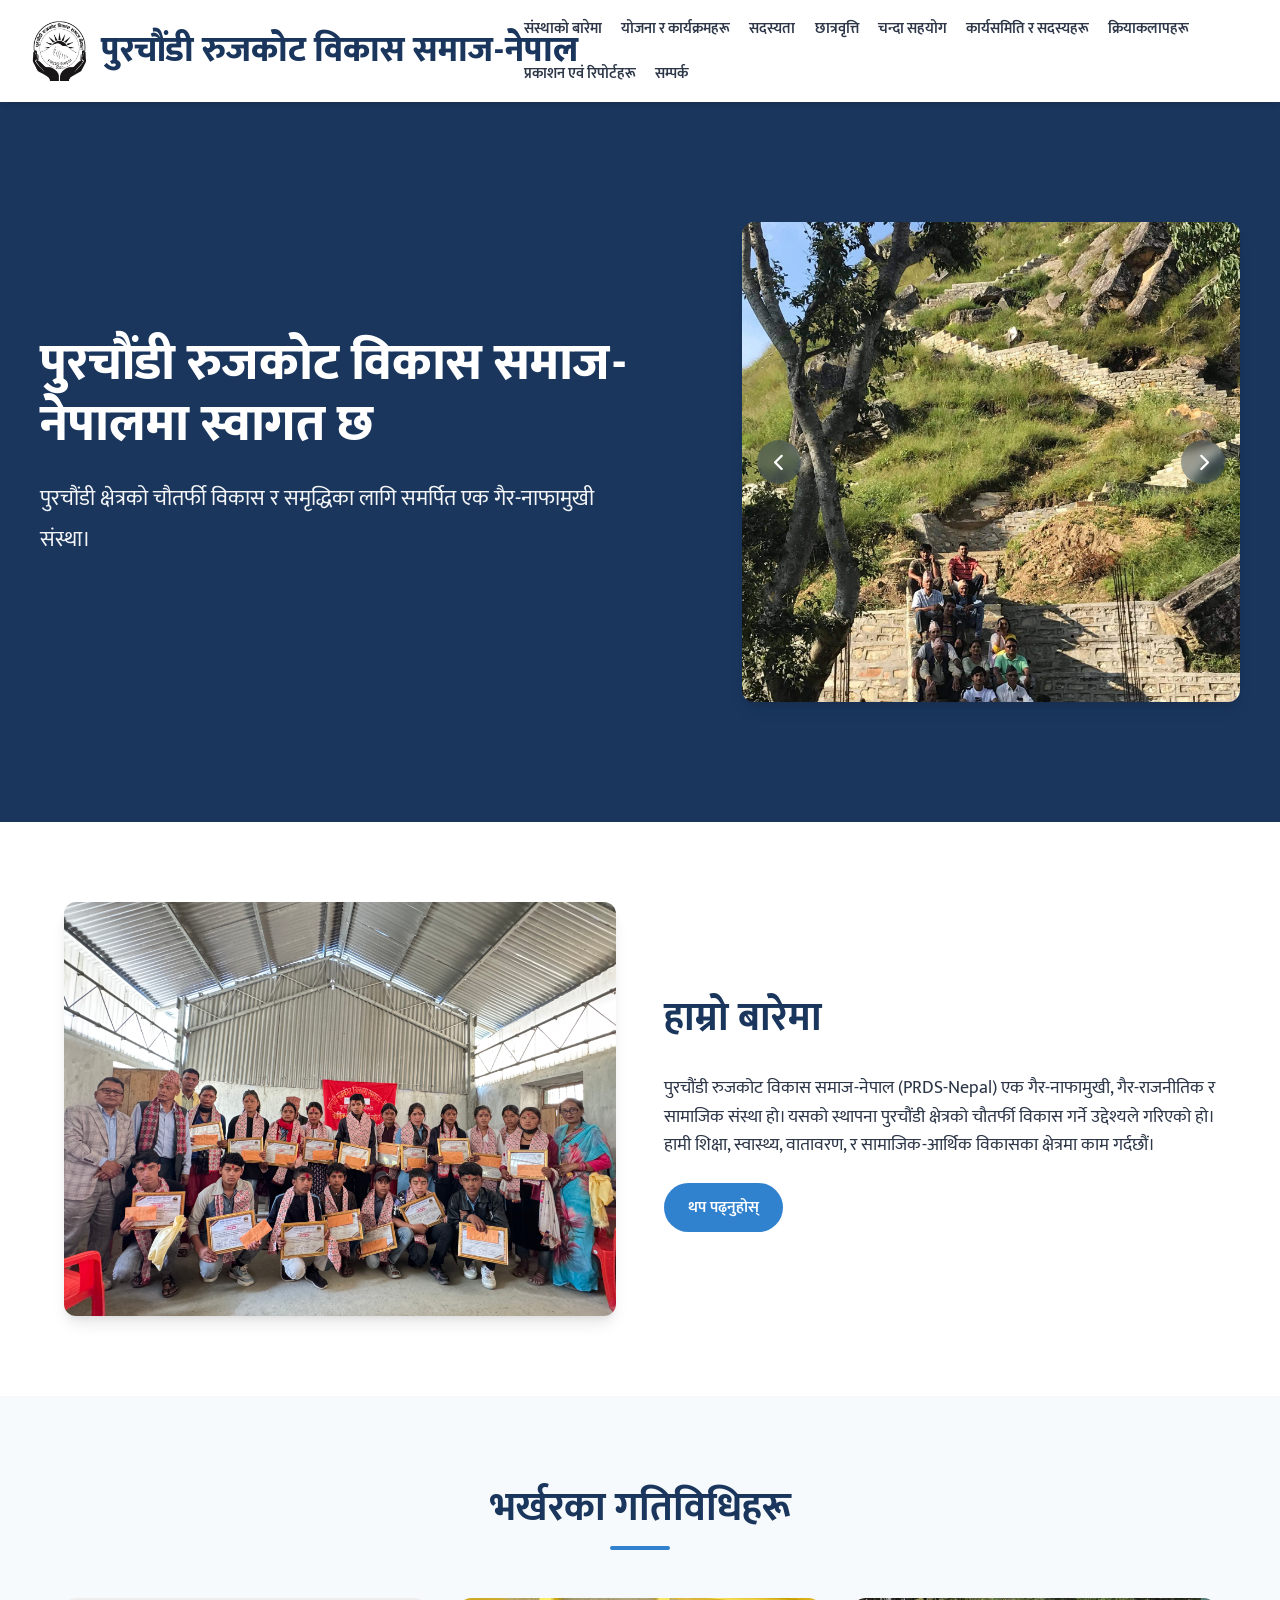
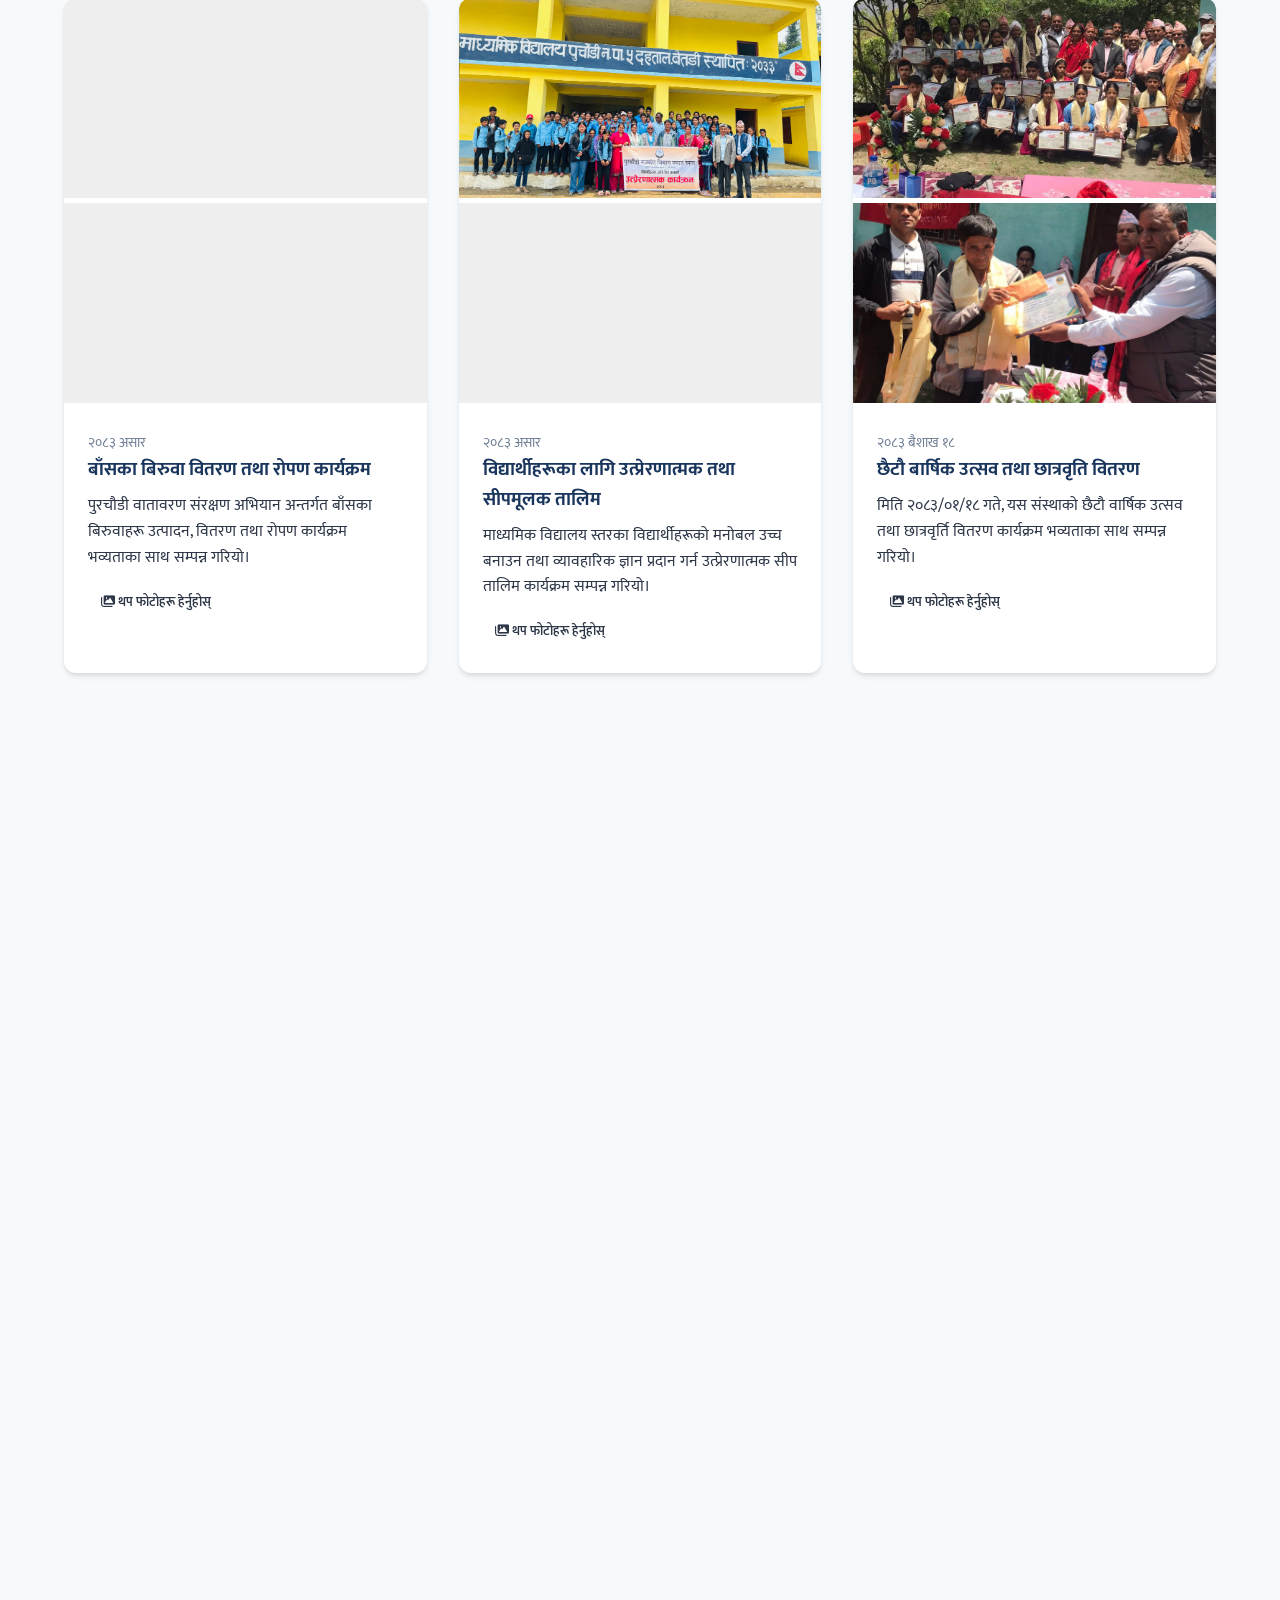
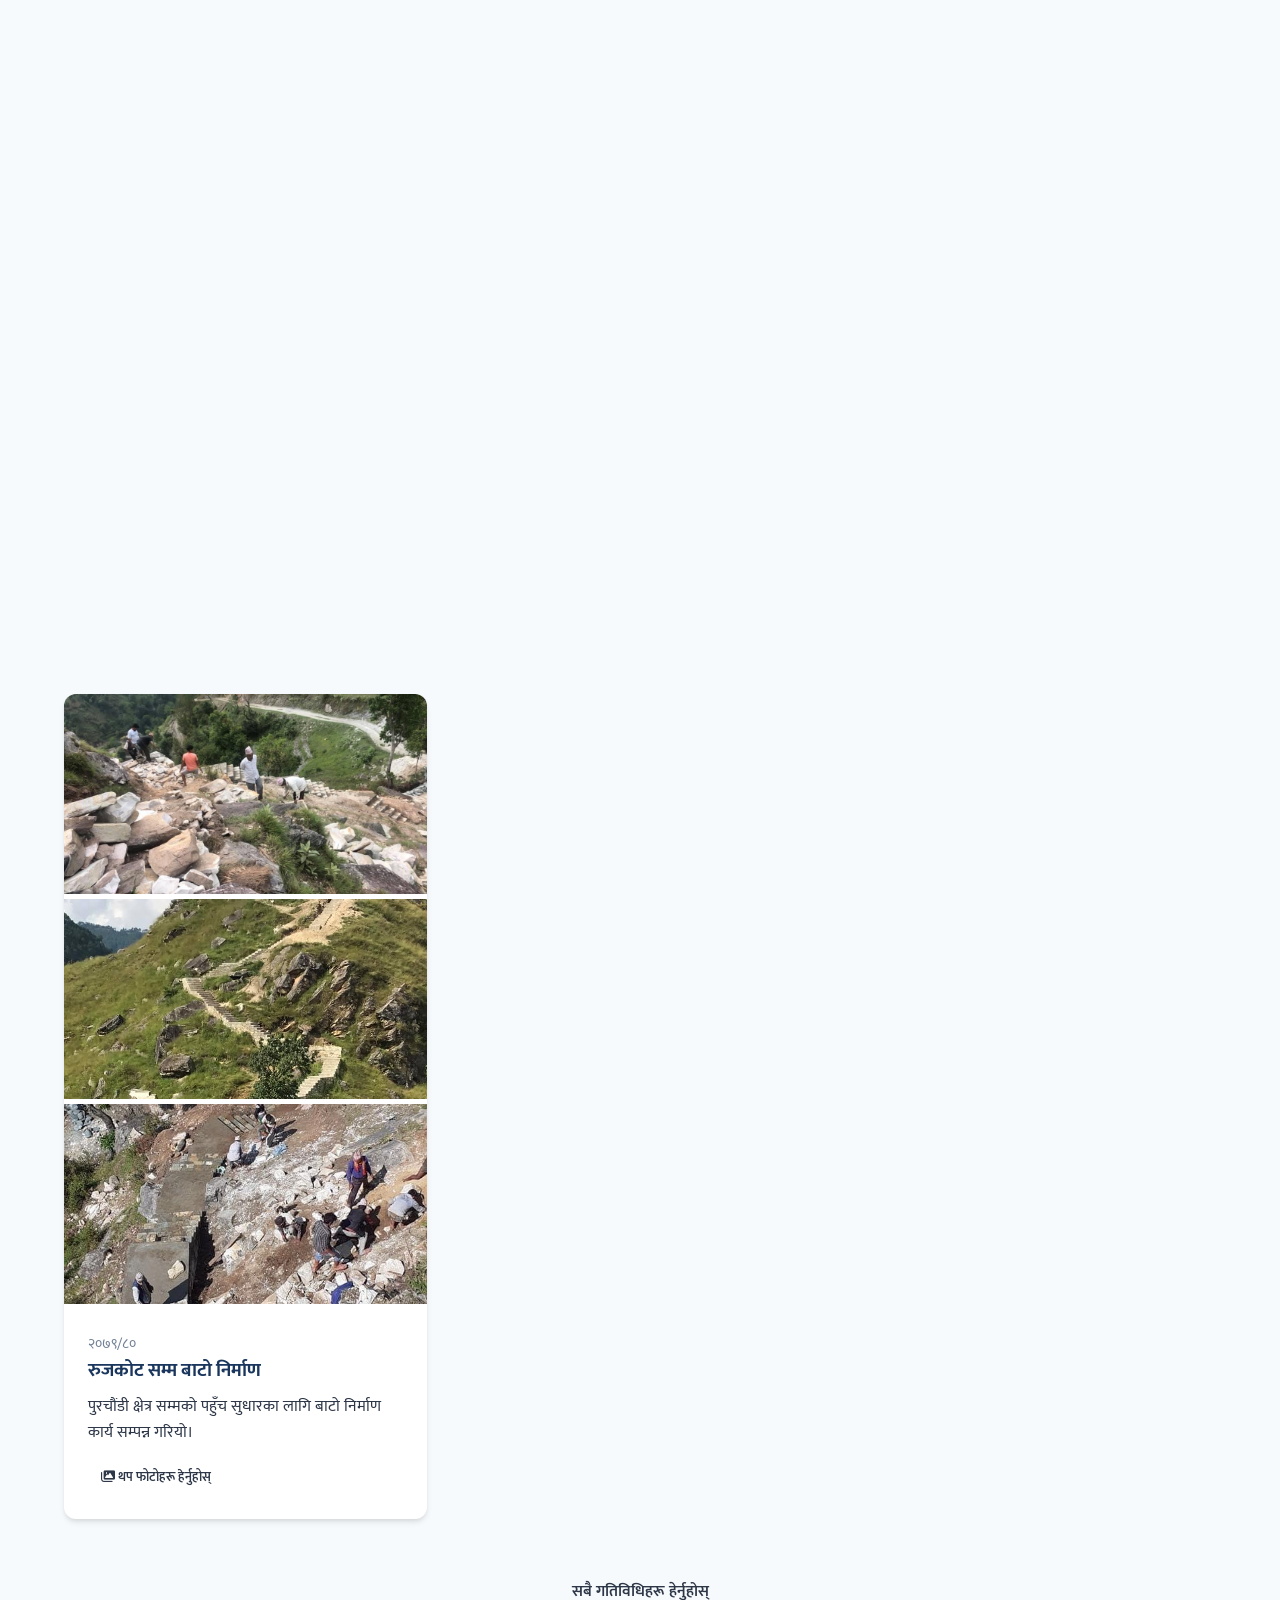
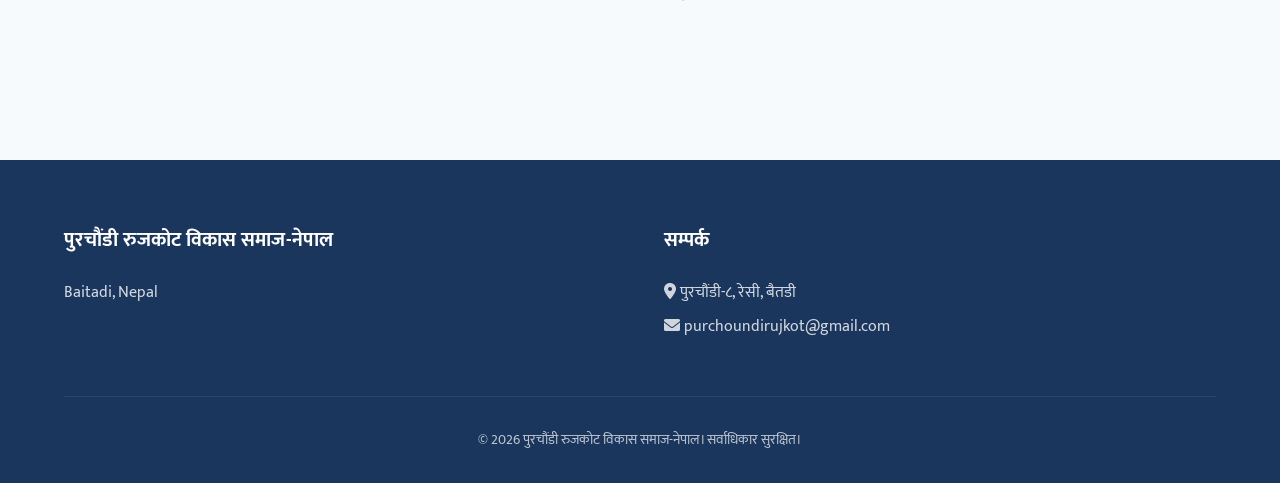
==== commit fbbf511d: "Update hero image slider to support manual control of all local images, remove quick links section, " ====
--- a/index.html
+++ b/index.html
@@ -62,22 +62,24 @@
                 <h1 data-content="index.heroTitle">पुरचौंडी रुजकोट विकास समाज-नेपालमा स्वागत छ</h1>
                 <p data-content="index.heroSubtitle">रुजकोट क्षेत्रको चौतर्फी विकास र समृद्धिका लागि समर्पित एक
                     गैर-नाफामुखी संस्था।</p>
-                <div class="hero-btns">
-                    <a href="Pages/about.html" class="btn btn-primary">हाम्रो बारेमा जान्नुहोस्</a>
-                    <a href="Pages/donations.html" class="btn btn-donate">सहयोग गर्नुहोस्</a>
-                </div>
             </div>
             <div class="hero-image-container">
                 <div class="hero-image-slider"></div>
+                <button class="slider-arrow prev-arrow" id="prevHeroBtn" aria-label="Previous Slide">
+                    <i class="fas fa-chevron-left"></i>
+                </button>
+                <button class="slider-arrow next-arrow" id="nextHeroBtn" aria-label="Next Slide">
+                    <i class="fas fa-chevron-right"></i>
+                </button>
             </div>
         </div>
     </section>
 
-    <!-- Quick Info Cards -->
+    <!-- Quick Info Cards (Hidden per request) -->
+    <!--
     <section class="quick-links">
         <div class="container">
             <div class="card-grid">
-                <!-- Card 1 -->
                 <div class="card">
                     <div class="card-body text-center" style="text-align: center;">
                         <i class="fas fa-users"
@@ -88,7 +90,6 @@
                             जानुहोस्</a>
                     </div>
                 </div>
-                <!-- Card 2 -->
                 <div class="card">
                     <div class="card-body text-center" style="text-align: center;">
                         <i class="fas fa-hand-holding-heart"
@@ -99,7 +100,6 @@
                             जानुहोस्</a>
                     </div>
                 </div>
-                <!-- Card 3 -->
                 <div class="card">
                     <div class="card-body text-center" style="text-align: center;">
                         <i class="fas fa-graduation-cap"
@@ -113,6 +113,7 @@
             </div>
         </div>
     </section>
+    -->
 
     <!-- About Summary Section -->
     <section class="about-summary" style="background: white;">
--- a/css/style.css
+++ b/css/style.css
@@ -157,6 +157,7 @@
     flex: 1.2;
     min-width: 320px;
     text-align: left;
+    padding-right: 2.5rem;
 }
 
 .hero-content h1 {
@@ -168,10 +169,10 @@
 }
 
 .hero-content p {
-    font-size: 1.3rem;
-    margin-bottom: 2.5rem;
-    opacity: 0.9;
-    line-height: 1.6;
+    font-size: 1.4rem;
+    margin-bottom: 2rem;
+    opacity: 0.95;
+    line-height: 1.8;
     animation: fadeInUp 1s ease;
 }
 
@@ -201,6 +202,44 @@
     background-repeat: no-repeat;
     transition: background-image 1s ease-in-out;
 }
+
+/* Slider Navigation Controls */
+.slider-arrow {
+    position: absolute;
+    top: 50%;
+    transform: translateY(-50%);
+    background: rgba(26, 54, 93, 0.4);
+    backdrop-filter: blur(4px);
+    -webkit-backdrop-filter: blur(4px);
+    color: var(--white);
+    border: none;
+    width: 44px;
+    height: 44px;
+    border-radius: 50%;
+    display: flex;
+    align-items: center;
+    justify-content: center;
+    cursor: pointer;
+    font-size: 1.1rem;
+    transition: var(--transition);
+    z-index: 10;
+}
+
+.slider-arrow:hover {
+    background: rgba(49, 130, 206, 0.8);
+    transform: translateY(-50%) scale(1.1);
+    box-shadow: var(--shadow);
+}
+
+.prev-arrow {
+    left: 15px;
+}
+
+.next-arrow {
+    right: 15px;
+}
+
+
 
 /* Sections */
 section {
